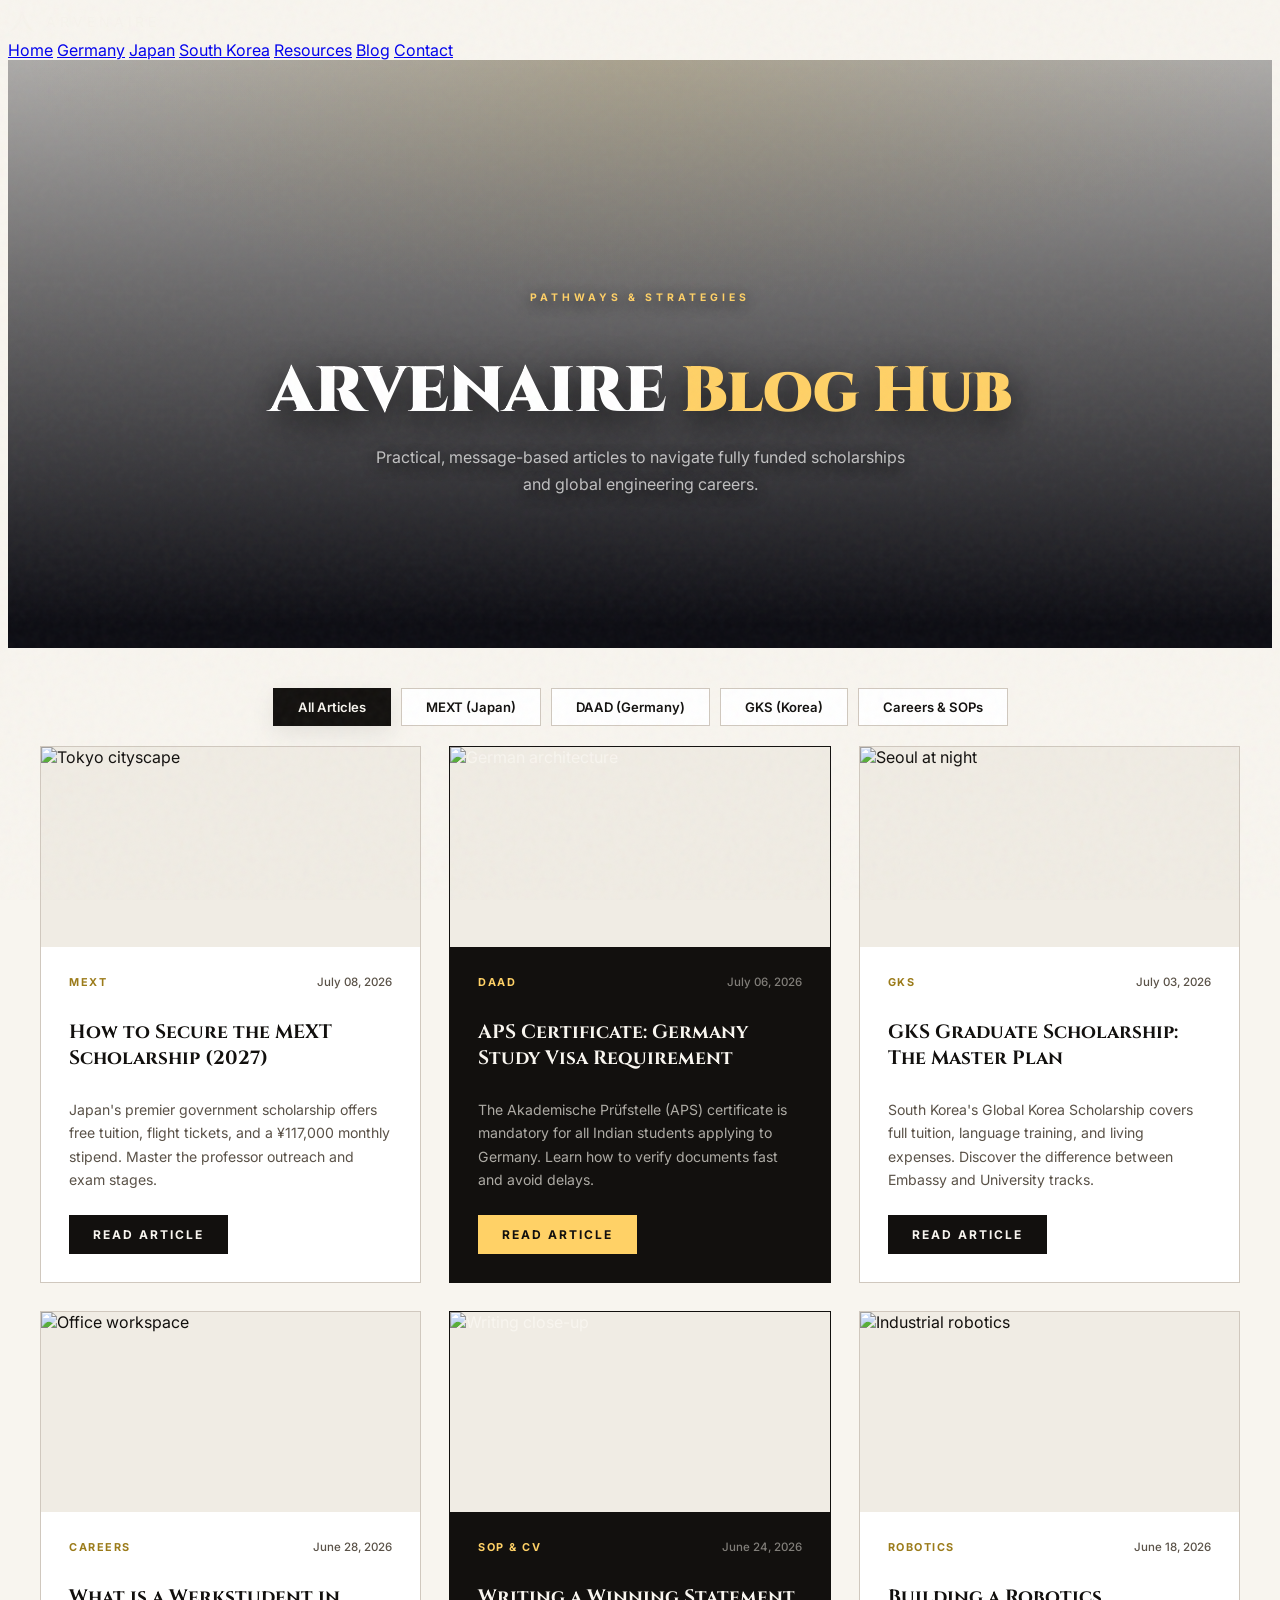
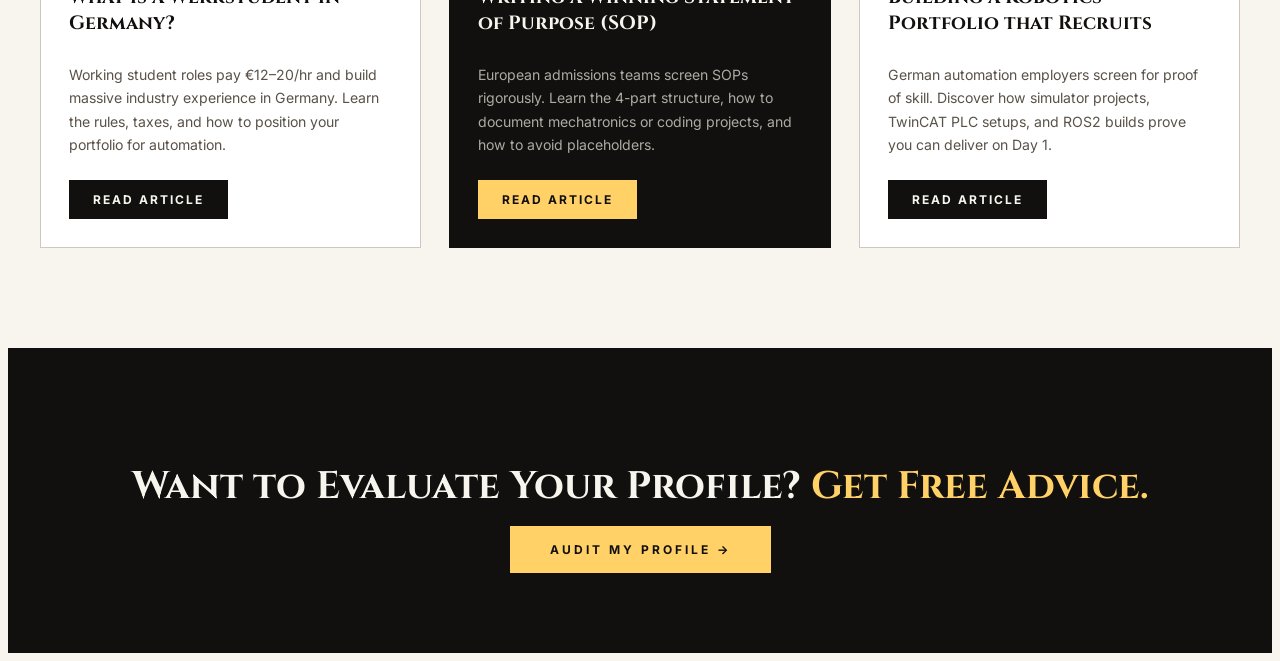
==== blog.html @ 6ec4490c "fix(web): copy cleanup, cta text centering, resources section polish, and remove scroll indicator" ====
<!DOCTYPE html>
<html lang="en">
<head>
<meta charset="UTF-8">
<meta name="viewport" content="width=device-width,initial-scale=1.0">
<link rel="icon" type="image/svg+xml" href="favicon.svg">
<title>Arvenaire Blog | Scholarship Roadmaps & Career Insights</title>
<meta name="description" content="Read expert guides on MEXT, DAAD, GKS, German Werkstudent placement, CV writing, and portfolio strategies for engineers.">
<link rel="canonical" href="https://arvenaire.com/blog">
<link rel="preconnect" href="https://fonts.googleapis.com">
<link href="https://fonts.googleapis.com/css2?family=Outfit:wght@200;400;700;900&family=Inter:wght@300;400;500;600;700&family=Cinzel:wght@400;700;900&display=swap" rel="stylesheet">
<link rel="stylesheet" href="css/style.css">
<style>
/* ─── VARIABLES & ROOT ─── */
:root {
  --cs-accent: #9B7B1A; /* Gold/Amber */
  --cs-gold: #FFD166; /* Bright Gold for legibility on black */
  --cs-ink: #12100e; /* Dark off-black */
  --cs-cream: #f8f5ef; /* Soft off-white */
  --cs-cream2: #f0ece4; /* Second off-white/beige */
  --cs-muted: #5a5248; /* Muted brown */
  --cs-border: #d0c8be; /* Soft border */
  --cs-dark: #0c0c12; /* Dark section background */
  --font-display: 'Cinzel', serif;
  --font-body: 'Inter', sans-serif;
  --c-primary: var(--cs-accent);
  --c-secondary: var(--cs-gold);
  --c-muted: var(--cs-muted);
}

body {
  background: var(--cs-cream) !important;
  color: var(--cs-ink) !important;
  font-family: var(--font-body), sans-serif;
  cursor: auto;
}

/* Film Grain */
body::after {
  content: ""; position: fixed; inset: 0; z-index: 9999; pointer-events: none;
  background-image: url('data:image/svg+xml,%3Csvg viewBox="0 0 200 200" xmlns="http://www.w3.org/2000/svg"%3E%3Cfilter id="noiseFilter"%3E%3CfeTurbulence type="fractalNoise" baseFrequency="0.65" numOctaves="3" stitchTiles="stitch"/%3E%3C/filter%3E%3Crect width="100%25" height="100%25" filter="url(%23noiseFilter)" opacity="0.04"/%3E%3C/svg%3E');
  pointer-events: none;
}

/* ─── HERO ─── */
.blog-hero {
  min-height: 42vh; display: flex; align-items: center;
  justify-content: center; text-align: center;
  padding: 140px 24px 70px;
  position: relative; overflow: hidden;
  background: 
    linear-gradient(180deg, rgba(12,12,18,0.32), var(--cs-dark) 96%),
    url('https://images.unsplash.com/photo-1456513080510-7bf3a84b82f8?auto=format&fit=crop&w=1800&q=85') center 50% / cover no-repeat;
  color: #fff !important;
}
.blog-hero::before {
  content: ''; position: absolute; inset: 0;
  background: radial-gradient(ellipse 70% 60% at 50% 0%, rgba(155,123,26,0.18) 0%, transparent 70%);
}
.blog-hero > div { position: relative; z-index: 1; }
.blog-hero p { text-shadow: 0 4px 14px rgba(0,0,0,0.85); color: rgba(255,255,255,0.7) !important; }
.blog-hero h1 {
  text-shadow: 0 10px 36px rgba(0,0,0,0.85);
  font-family: var(--font-display); font-size: clamp(2.5rem,5vw,4.2rem);
  font-weight: 900; letter-spacing: -1px; margin-bottom: 16px;
  line-height: 1.08;
  color: #fff !important;
}
.blog-hero h1 span.hero-highlight {
  color: var(--cs-gold) !important;
}
.blog-hero .section-tag {
  font-size: 0.65rem; font-weight: 700; letter-spacing: 4px;
  text-transform: uppercase; color: var(--cs-gold) !important;
  margin-bottom: 12px; display: inline-block;
}

/* ─── FILTER BAR ─── */
.filter-bar {
  display: flex; gap: 10px; justify-content: center; flex-wrap: wrap;
  max-width: 900px; margin: 40px auto 20px; padding: 0 24px;
}
.filter-tab {
  padding: 10px 24px; border-radius: 0; border: 1px solid var(--cs-border);
  background: #ffffff; color: var(--cs-ink);
  font-size: 0.82rem; font-weight: 600; cursor: pointer;
  transition: all 0.25s; font-family: var(--font-body);
}
.filter-tab:hover, .filter-tab.active {
  border-color: var(--cs-ink); background: var(--cs-ink);
  color: var(--cs-cream); box-shadow: 0 8px 24px rgba(18,16,14,0.08);
}

/* ─── GRID ─── */
.blog-grid {
  display: grid; grid-template-columns: repeat(auto-fill, minmax(320px, 1fr));
  gap: 28px; max-width: 1200px; margin: 0 auto; padding: 0 24px 100px;
}

/* ─── BLOG CARD ─── */
.blog-card {
  background: #ffffff;
  border: 1px solid var(--cs-border);
  border-radius: 0; overflow: hidden;
  transition: transform 0.35s cubic-bezier(0.25, 1, 0.5, 1), box-shadow 0.35s, border-color 0.3s;
  display: flex; flex-direction: column;
}
.blog-card:hover {
  transform: translateY(-6px);
  box-shadow: 0 16px 40px rgba(18,16,14,0.06);
  border-color: var(--cs-accent);
}
.blog-img-wrap {
  width: 100%; height: 200px; overflow: hidden; position: relative;
  background: var(--cs-cream2);
}
.blog-img {
  width: 100%; height: 100%; object-fit: cover;
  transition: transform 0.6s cubic-bezier(0.25, 1, 0.5, 1);
}
.blog-card:hover .blog-img {
  transform: scale(1.05);
}
.blog-card-content {
  padding: 28px; flex: 1; display: flex; flex-direction: column;
}
.blog-card-meta {
  display: flex; justify-content: space-between; align-items: center;
  font-size: 0.72rem; color: var(--cs-muted); margin-bottom: 12px; font-weight: 500;
}
.blog-card-tag {
  font-size: 0.68rem; font-weight: 700; letter-spacing: 1.5px;
  text-transform: uppercase; color: var(--cs-accent);
}
.blog-card h3 {
  font-family: var(--font-display); font-size: 1.2rem; font-weight: 700;
  margin-bottom: 12px; line-height: 1.35; color: var(--cs-ink);
}
.blog-card p {
  font-size: 0.88rem; color: var(--cs-muted); line-height: 1.65;
  margin-bottom: 24px; flex: 1;
}
.blog-btn {
  display: inline-flex; align-items: center; justify-content: center; gap: 8px;
  padding: 12px 24px; border-radius: 0;
  font-weight: 700; font-size: 0.75rem; letter-spacing: 2px; text-transform: uppercase;
  background: var(--cs-ink); color: var(--cs-cream);
  border: none; cursor: pointer; font-family: var(--font-body);
  transition: background 0.25s;
  align-self: flex-start;
}
.blog-btn:hover { background: var(--cs-accent); color: #fff; }

/* ─── FEATURED BLACK CARD (Combined Theme) ─── */
.blog-card.blog-feat {
  background: var(--cs-ink) !important;
  border-color: var(--cs-ink) !important;
  color: var(--cs-cream) !important;
}
.blog-card.blog-feat h3 { color: var(--cs-cream) !important; }
.blog-card.blog-feat p { color: rgba(240,236,228,0.7) !important; }
.blog-card.blog-feat .blog-card-tag { color: var(--cs-gold) !important; }
.blog-card.blog-feat .blog-card-meta { color: rgba(240,236,228,0.5) !important; }
.blog-card.blog-feat .blog-btn {
  background: var(--cs-gold) !important; color: var(--cs-ink) !important;
}
.blog-card.blog-feat .blog-btn:hover {
  background: var(--cs-cream) !important; color: var(--cs-ink) !important;
}
.blog-card.blog-feat:hover {
  border-color: var(--cs-gold) !important;
  box-shadow: 0 16px 40px rgba(0,0,0,0.35) !important;
}

/* ─── ARTICLE READER OVERLAY ─── */
#readerOverlay {
  position: fixed; inset: 0; z-index: 9500;
  opacity: 0; visibility: hidden; transition: all 0.4s ease;
  display: flex; justify-content: flex-end;
}
#readerOverlay.show { opacity: 1; visibility: visible; }

.ro-backdrop {
  position: absolute; inset: 0;
  background: rgba(18,16,14,0.65); backdrop-filter: blur(8px);
  cursor: pointer;
}
.ro-panel {
  position: relative; z-index: 1;
  width: 100%; max-width: 720px; height: 100vh;
  background: var(--cs-cream); border-left: 1px solid var(--cs-border);
  box-shadow: -15px 0 50px rgba(18,16,14,0.15);
  transform: translateX(100%);
  transition: transform 0.4s cubic-bezier(0.25, 1, 0.5, 1);
  display: flex; flex-direction: column;
}
#readerOverlay.show .ro-panel { transform: translateX(0); }

.ro-header {
  padding: 24px 36px; border-bottom: 1px solid var(--cs-border);
  display: flex; justify-content: space-between; align-items: center;
  background: #ffffff;
}
.ro-close {
  background: none; border: none; color: var(--cs-muted);
  font-size: 1.8rem; cursor: pointer; line-height: 1;
  transition: color 0.2s;
}
.ro-close:hover { color: var(--cs-ink); }

.ro-body {
  flex: 1; overflow-y: auto; padding: 48px 48px 80px;
}
.ro-meta {
  font-size: 0.8rem; color: var(--cs-accent); font-weight: 700; letter-spacing: 2px;
  text-transform: uppercase; margin-bottom: 14px;
}
.ro-title {
  font-family: var(--font-display); font-size: clamp(1.8rem, 4vw, 2.5rem);
  line-height: 1.2; font-weight: 900; color: var(--cs-ink); margin-bottom: 24px;
}
.ro-info-strip {
  display: flex; gap: 24px; color: var(--cs-muted); font-size: 0.82rem;
  border-bottom: 1px solid var(--cs-border); padding-bottom: 18px; margin-bottom: 32px;
  font-weight: 500;
}
.ro-content {
  font-size: 0.96rem; line-height: 1.8; color: var(--cs-ink);
}
.ro-content p { margin-bottom: 20px; }
.ro-content h3 { font-family: var(--font-display); font-size: 1.35rem; margin: 36px 0 16px; font-weight: 700; }
.ro-content ul { list-style: disc; padding-left: 20px; margin-bottom: 24px; }
.ro-content li { margin-bottom: 10px; }

/* ─── BOTTOM CTA STRIP ─── */
.blog-cta-strip {
  text-align: center; padding: 80px 24px;
  background: var(--cs-ink) !important;
  border-top: 1px solid var(--cs-ink);
  color: var(--cs-cream) !important;
}
.blog-cta-strip h2 {
  font-family: var(--font-display); font-size: clamp(1.8rem,3vw,2.5rem);
  font-weight: 700; margin-bottom: 14px; color: var(--cs-cream) !important;
}
.blog-cta-strip h2 span.hero-highlight { color: var(--cs-gold) !important; }
.blog-cta-strip p { color: rgba(240,236,228,0.65) !important; margin-bottom: 32px; font-size: 0.95rem; }
.blog-cta-strip .btn-primary {
  display: inline-block !important; padding: 16px 40px !important; background: var(--cs-gold) !important;
  color: var(--cs-ink) !important; font-size: 0.75rem !important; letter-spacing: 3px !important;
  text-transform: uppercase !important; text-decoration: none !important; font-weight: 700 !important;
  border-radius: 0 !important; transition: opacity 0.25s !important; border: none !important;
}
.blog-cta-strip .btn-primary:hover { opacity: 0.92; }

/* ─── RESPONSIVENESS ─── */
@media (max-width: 768px) {
  html, body {
    width: 100%; max-width: 100%; overflow-x: hidden;
  }
  .blog-hero {
    min-height: 34vh; padding: 136px 18px 42px;
  }
  .blog-hero h1 {
    font-size: clamp(2rem, 10vw, 2.75rem); letter-spacing: -1px;
  }
  .filter-bar {
    display: grid; grid-template-columns: repeat(2, minmax(0, 1fr)); gap: 8px; margin-top: 30px;
    padding: 0 18px;
  }
  .filter-tab {
    padding: 9px 14px; text-align: center; border-radius: 0;
  }
  .blog-grid {
    padding: 0 18px 80px; gap: 20px;
  }
  .blog-card-content {
    padding: 22px 18px;
  }
  .blog-btn {
    width: 100%; text-align: center;
  }
  .ro-panel {
    max-width: 100vw;
  }
  .ro-body {
    padding: 30px 24px 60px;
  }
}
</style>
</head>
<body>

<nav id="navbar">
  <div class="nav-container">
    <a href="index.html" class="nav-logo">Arven<span>aire</span></a>
    <div class="nav-links">
      <a href="index.html">Home</a>
      <a href="germany.html">Germany</a>
      <a href="japan.html">Japan</a>
      <a href="korea.html">South Korea</a>
      <a href="resources.html">Resources</a>
      <a href="blog.html" class="active">Blog</a>
      <a href="contact.html" class="nav-cta">Contact</a>
    </div>
  </div>
</nav>

<div class="blog-hero">
  <div>
    <p class="section-tag">Pathways & Strategies</p>
    <h1>ARVENAIRE <span class="hero-highlight">Blog Hub</span></h1>
    <p style="color:var(--c-muted);max-width:560px;margin:16px auto 0;line-height:1.7">Practical, message-based articles to navigate fully funded scholarships and global engineering careers.</p>
  </div>
</div>

<!-- Filter Bar -->
<div class="filter-bar">
  <button class="filter-tab active" onclick="filterBlog('all', this)">All Articles</button>
  <button class="filter-tab" onclick="filterBlog('mext', this)">MEXT (Japan)</button>
  <button class="filter-tab" onclick="filterBlog('daad', this)">DAAD (Germany)</button>
  <button class="filter-tab" onclick="filterBlog('gks', this)">GKS (Korea)</button>
  <button class="filter-tab" onclick="filterBlog('careers', this)">Careers & SOPs</button>
</div>

<!-- Blog Grid -->
<div class="blog-grid" id="blogGrid">

  <!-- Post 1 (Japan - MEXT) -->
  <div class="blog-card" data-cat="mext">
    <div class="blog-img-wrap">
      <img src="https://images.unsplash.com/photo-1503899036084-c55cdd92da26?auto=format&fit=crop&w=600&q=80" alt="Tokyo cityscape" class="blog-img">
    </div>
    <div class="blog-card-content">
      <div class="blog-card-meta">
        <span class="blog-card-tag">MEXT</span>
        <span>July 08, 2026</span>
      </div>
      <h3>How to Secure the MEXT Scholarship (2027)</h3>
      <p>Japan's premier government scholarship offers free tuition, flight tickets, and a ¥117,000 monthly stipend. Master the professor outreach and exam stages.</p>
      <button class="blog-btn" onclick="readArticle('mext-guide')">Read Article</button>
    </div>
  </div>

  <!-- Post 2 (Germany - DAAD) [FEATURED] -->
  <div class="blog-card blog-feat" data-cat="daad">
    <div class="blog-img-wrap">
      <img src="https://images.unsplash.com/photo-1467269204594-9661b134dd2b?auto=format&fit=crop&w=600&q=80" alt="German architecture" class="blog-img">
    </div>
    <div class="blog-card-content">
      <div class="blog-card-meta">
        <span class="blog-card-tag">DAAD</span>
        <span>July 06, 2026</span>
      </div>
      <h3>APS Certificate: Germany Study Visa Requirement</h3>
      <p>The Akademische Prüfstelle (APS) certificate is mandatory for all Indian students applying to Germany. Learn how to verify documents fast and avoid delays.</p>
      <button class="blog-btn" onclick="readArticle('aps-guide')">Read Article</button>
    </div>
  </div>

  <!-- Post 3 (Korea - GKS) -->
  <div class="blog-card" data-cat="gks">
    <div class="blog-img-wrap">
      <img src="https://images.unsplash.com/photo-1538481199705-c710c4e965fc?auto=format&fit=crop&w=600&q=80" alt="Seoul at night" class="blog-img">
    </div>
    <div class="blog-card-content">
      <div class="blog-card-meta">
        <span class="blog-card-tag">GKS</span>
        <span>July 03, 2026</span>
      </div>
      <h3>GKS Graduate Scholarship: The Master Plan</h3>
      <p>South Korea's Global Korea Scholarship covers full tuition, language training, and living expenses. Discover the difference between Embassy and University tracks.</p>
      <button class="blog-btn" onclick="readArticle('gks-guide')">Read Article</button>
    </div>
  </div>

  <!-- Post 4 (Germany - Careers) -->
  <div class="blog-card" data-cat="daad">
    <div class="blog-img-wrap">
      <img src="https://images.unsplash.com/photo-1504384308090-c894fdcc538d?auto=format&fit=crop&w=600&q=80" alt="Office workspace" class="blog-img">
    </div>
    <div class="blog-card-content">
      <div class="blog-card-meta">
        <span class="blog-card-tag">Careers</span>
        <span>June 28, 2026</span>
      </div>
      <h3>What is a Werkstudent in Germany?</h3>
      <p>Working student roles pay €12–20/hr and build massive industry experience in Germany. Learn the rules, taxes, and how to position your portfolio for automation.</p>
      <button class="blog-btn" onclick="readArticle('werkstudent-guide')">Read Article</button>
    </div>
  </div>

  <!-- Post 5 (SOPs - Careers) [FEATURED] -->
  <div class="blog-card blog-feat" data-cat="careers">
    <div class="blog-img-wrap">
      <img src="https://images.unsplash.com/photo-1455390582262-044cdead277a?auto=format&fit=crop&w=600&q=80" alt="Writing close-up" class="blog-img">
    </div>
    <div class="blog-card-content">
      <div class="blog-card-meta">
        <span class="blog-card-tag">SOP & CV</span>
        <span>June 24, 2026</span>
      </div>
      <h3>Writing a Winning Statement of Purpose (SOP)</h3>
      <p>European admissions teams screen SOPs rigorously. Learn the 4-part structure, how to document mechatronics or coding projects, and how to avoid placeholders.</p>
      <button class="blog-btn" onclick="readArticle('sop-guide')">Read Article</button>
    </div>
  </div>

  <!-- Post 6 (Robotics - Careers) -->
  <div class="blog-card" data-cat="careers">
    <div class="blog-img-wrap">
      <img src="https://images.unsplash.com/photo-1581091226825-a6a2a5aee158?auto=format&fit=crop&w=600&q=80" alt="Industrial robotics" class="blog-img">
    </div>
    <div class="blog-card-content">
      <div class="blog-card-meta">
        <span class="blog-card-tag">Robotics</span>
        <span>June 18, 2026</span>
      </div>
      <h3>Building a Robotics Portfolio that Recruits</h3>
      <p>German automation employers screen for proof of skill. Discover how simulator projects, TwinCAT PLC setups, and ROS2 builds prove you can deliver on Day 1.</p>
      <button class="blog-btn" onclick="readArticle('robotics-guide')">Read Article</button>
    </div>
  </div>

</div>

<!-- Bottom CTA -->
<div class="blog-cta-strip">
  <h2>Want to Evaluate Your Profile? <span class="hero-highlight">Get Free Advice.</span></h2>
  <a href="contact.html" class="btn-primary">Audit My Profile →</a>
</div>

<!-- Article Reader Panel Overlay -->
<div id="readerOverlay">
  <div class="ro-backdrop" onclick="closeArticle()"></div>
  <div class="ro-panel">
    <div class="ro-header">
      <div class="ro-logo" style="font-family:'Outfit';font-weight:900;letter-spacing:-0.5px;font-size:1.15rem;color:var(--cs-ink)">Arven<span>aire</span></div>
      <button class="ro-close" onclick="closeArticle()">×</button>
    </div>
    <div class="ro-body">
      <div class="ro-meta" id="artMeta">MEXT Scholarship</div>
      <h2 class="ro-title" id="artTitle">How to Secure the MEXT Scholarship (2027)</h2>
      <div class="ro-info-strip">
        <span>📅 Published: July 08, 2026</span>
        <span>⏱ Read Time: 6 min read</span>
      </div>
      <div class="ro-content" id="artContent">
        <!-- Content will be injected dynamically -->
      </div>
    </div>
  </div>
</div>

<script>
window.addEventListener('scroll', () => {
  document.getElementById('navbar').classList.toggle('scrolled', window.scrollY > 50);
});

// Blog Filter Logic
function filterBlog(cat, btn) {
  document.querySelectorAll('.filter-tab').forEach(t => t.classList.remove('active'));
  if (btn) btn.classList.add('active');
  
  document.querySelectorAll('.blog-card').forEach(card => {
    if (cat === 'all' || card.dataset.cat === cat) {
      card.style.display = 'flex';
    } else {
      card.style.display = 'none';
    }
  });
}

// Articles Database
const articles = {
  'mext-guide': {
    meta: 'MEXT Scholarship',
    title: 'How to Secure the MEXT Scholarship (2027) for Indian Engineers',
    content: `
      <p>The Monbukagakusho (MEXT) scholarship is Japan's most prestigious government grant. Covering full tuition, return flight tickets, and providing a monthly stipend of ¥117,000–¥145,000, it offers an incredible pathway to study and work in Japan's advanced robotics, automotive, and mechatronics industries.</p>
      
      <h3>1. Choose Your Route: Embassy vs. University</h3>
      <p>Most Indian engineers apply through the <strong>Embassy Track</strong>. Applications typically open in April/May every year. The selection steps involve document screening, a written exam (English & Japanese language), and a personal interview in New Delhi.</p>
      
      <h3>2. The Written Exams</h3>
      <p>Do not panic about the Japanese exam if you do not speak the language yet. For research student tracks, English proficiency is heavily weighted. However, scoring well on the English test is critical because it acts as the initial cutoff filter.</p>
      
      <h3>3. Finding a Supervisor</h3>
      <p>Once you pass the primary screening at the Embassy, you must contact professors in Japan to secure a "Letter of Provisional Acceptance". Having a solid Research Proposal in areas like ROS2, SLAM, PLC Automation, or Computer Vision makes this step much easier.</p>
    `
  },
  'aps-guide': {
    meta: 'DAAD & Germany',
    title: 'Akademische Prüfstelle (APS) Certificate: Germany Visa Mastery',
    content: `
      <p>Since November 2022, the Akademische Prüfstelle (APS) certificate is a mandatory document for all Indian students applying for a Germany Study Visa. It verifies the authenticity of your academic documents before you submit your visa application.</p>
      
      <h3>1. When to Start</h3>
      <p>Start early. The APS verification process currently takes anywhere from <strong>4 to 8 weeks</strong>. If you are targeting the Winter Semester (which starts in October), you should ideally apply for your APS certificate by December or January of the previous year.</p>
      
      <h3>2. Document Checklist</h3>
      <p>You need to submit printed, notarized copies of your university transcripts, degree certificates, secondary education records, and proof of English/German proficiency. Having clean, consistent transcripts is essential for smooth processing.</p>
      
      <h3>3. Verification Process</h3>
      <p>The APS team contacts your Indian university directly. Ensure your university registrar answers verification emails promptly, as delay in registrar replies is the number one cause of APS backlogs.</p>
    `
  },
  'gks-guide': {
    meta: 'GKS Scholarship',
    title: 'GKS Graduate Scholarship: Step-by-Step Selection Master Plan',
    content: `
      <p>The Global Korea Scholarship (GKS) is South Korea's flagship government grant, designed to provide international students with full tuition coverage, return airfare, settlement allowances, and a monthly stipend of 1,000,000 KRW.</p>
      
      <h3>1. Embassy Track vs. University Track</h3>
      <p>Under the Embassy Track, you apply to the Korean Embassy in India and can select up to three universities. Under the University Track, you apply to a single Korean university directly. The University Track is generally less competitive but limits your choices.</p>
      
      <h3>2. The Mandatory Language Year</h3>
      <p>All GKS scholars spend their first year learning Korean at a local language institute. Achieving TOPIK Level 3 during this year is mandatory to transition into your Master's or PhD coursework.</p>
      
      <h3>3. Structuring Your Personal Statement</h3>
      <p>The personal statement should detail your academic goals, research interests, and why Korea's tech ecosystem (like Samsung, Hyundai, and LG robotics labs) fits your career aspirations.</p>
    `
  },
  'werkstudent-guide': {
    meta: 'German Careers',
    title: 'What is a Werkstudent in Germany? A Guide for Indian Engineers',
    content: `
      <p>A <strong>Werkstudent</strong> (working student) role is a unique German employment model that allows university students to work up to 20 hours per week during semesters (and 40 hours during breaks) in roles related to their field of study.</p>
      
      <h3>1. The Financial Benefits</h3>
      <p>Werkstudent positions pay between €12 and €20 per hour. This is more than enough to cover your rent, health insurance, and monthly living expenses, completely removing the need to rely on a blocked account after your first year.</p>
      
      <h3>2. The Career Advantage</h3>
      <p>In Germany, practical proof is valued above university brands. Having 1-2 years of Werkstudent experience in automation (PLC programming, hardware testing, etc.) almost guarantees a full-time job offer upon graduation.</p>
      
      <h3>3. How to Apply</h3>
      <p>Build a German ATS CV and write cover letters that link your university projects to the company's job requirements. Focus on local companies in engineering hubs like Munich, Stuttgart, and Berlin.</p>
    `
  },
  'sop-guide': {
    meta: 'Admissions Strategy',
    title: 'How to Write a Winning Statement of Purpose (SOP) for Europe',
    content: `
      <p>Your Statement of Purpose (SOP) is the most critical qualitative part of your university application. Admissions committees at top European universities (like TU Munich, RWTH Aachen, or Chalmers) screen hundreds of SOPs daily. Here is how to make yours stand out.</p>
      
      <h3>1. The 4-Part Structure</h3>
      <ul>
        <li><strong>Part 1: The Hook (15%)</strong> — State your immediate academic goal and what sparked your interest in this specific engineering niche.</li>
        <li><strong>Part 2: Academic Background & Project Proof (45%)</strong> — Detail your projects, papers, or internships. Focus on technical metrics (e.g., "programmed a ROS2 robot with 92% mapping accuracy").</li>
        <li><strong>Part 3: Why This University & Program (25%)</strong> — Mention specific research labs, courses, or professors you want to work with. Avoid generic compliments.</li>
        <li><strong>Part 4: Career Vision (15%)</strong> — Detail your immediate next steps after graduating (e.g. joining an R&D automation team in Germany).</li>
      </ul>
      
      <h3>2. Avoid Placeholders</h3>
      <p>Never say "Since my childhood, I loved robots." Instead, start with a specific technical challenge you faced in your final year project.</p>
    `
  },
  'robotics-guide': {
    meta: 'Robotics Portfolio',
    title: 'Building a Robotics & Automation Portfolio that Recruits',
    content: `
      <p>When applying for Werkstudent or entry-level automation roles in Germany, generic resume resume bullet points will not get you interviews. European employers look for proof-of-work. Here is how to structure a robotics portfolio.</p>
      
      <h3>1. Document Simulation Projects</h3>
      <p>If you do not have access to expensive industrial robots, use simulators. Build robot mapping, navigation, or control loops in Gazebo, Webots, or MATLAB, and publish the code on GitHub.</p>
      
      <h3>2. TwinCAT & PLC Programming</h3>
      <p>For automation engineering, knowledge of TwinCAT 3, TIA Portal, or CODESYS is highly valued. Build a simulated packaging line, write structured text code, and create a video showing the factory simulation running.</p>
      
      <h3>3. Write Detailed GitHub READMEs</h3>
      <p>Include system architecture diagrams, GIFs of your simulation, a list of libraries used, and clear installation instructions. A recruiter should be able to understand what you built in less than 30 seconds.</p>
    `
  }
};

function readArticle(id) {
  const art = articles[id];
  if (!art) return;
  
  document.getElementById('artMeta').textContent = art.meta;
  document.getElementById('artTitle').textContent = art.title;
  document.getElementById('artContent').innerHTML = art.content;
  
  document.getElementById('readerOverlay').classList.add('show');
  document.body.style.overflow = 'hidden';
}

function closeArticle() {
  document.getElementById('readerOverlay').classList.remove('show');
  document.body.style.overflow = '';
}

document.addEventListener('keydown', (e) => {
  if (e.key === 'Escape') closeArticle();
});
</script>
<script src="js/transitions.js"></script>
</body>
</html>
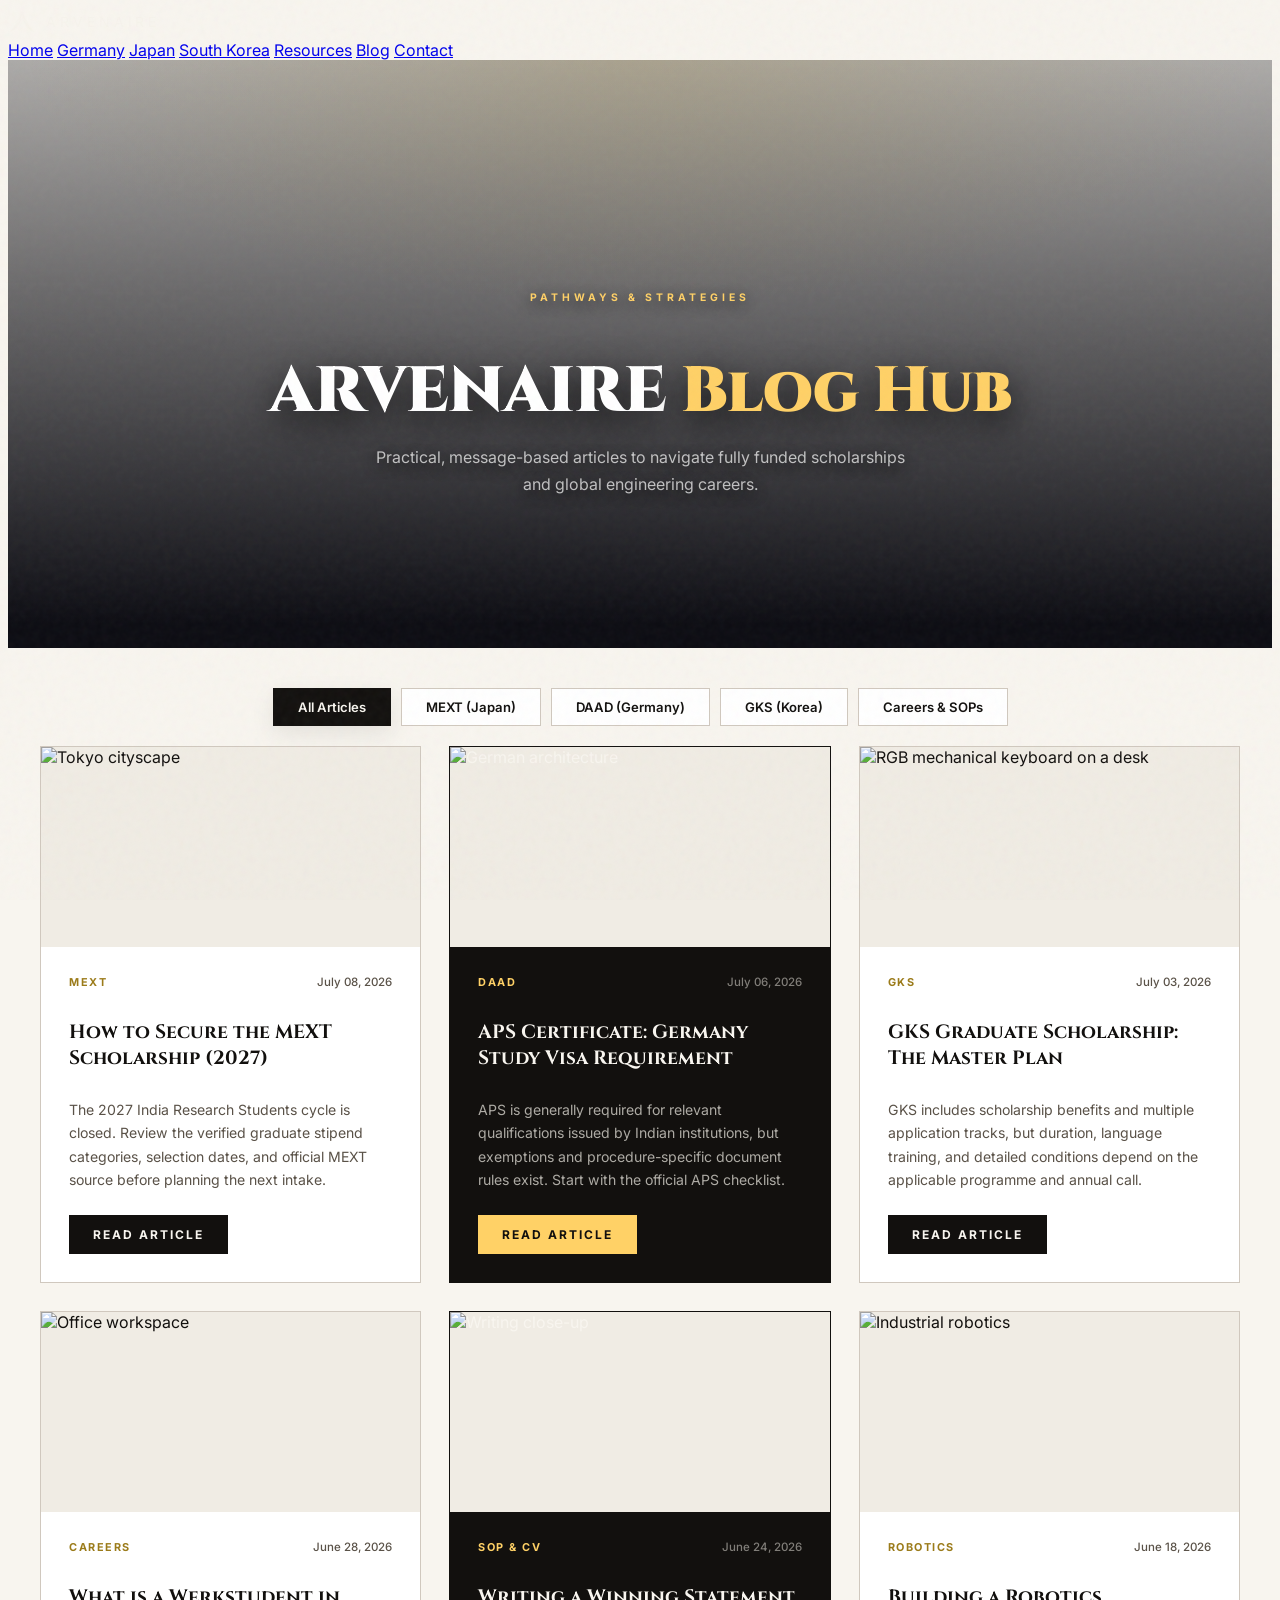
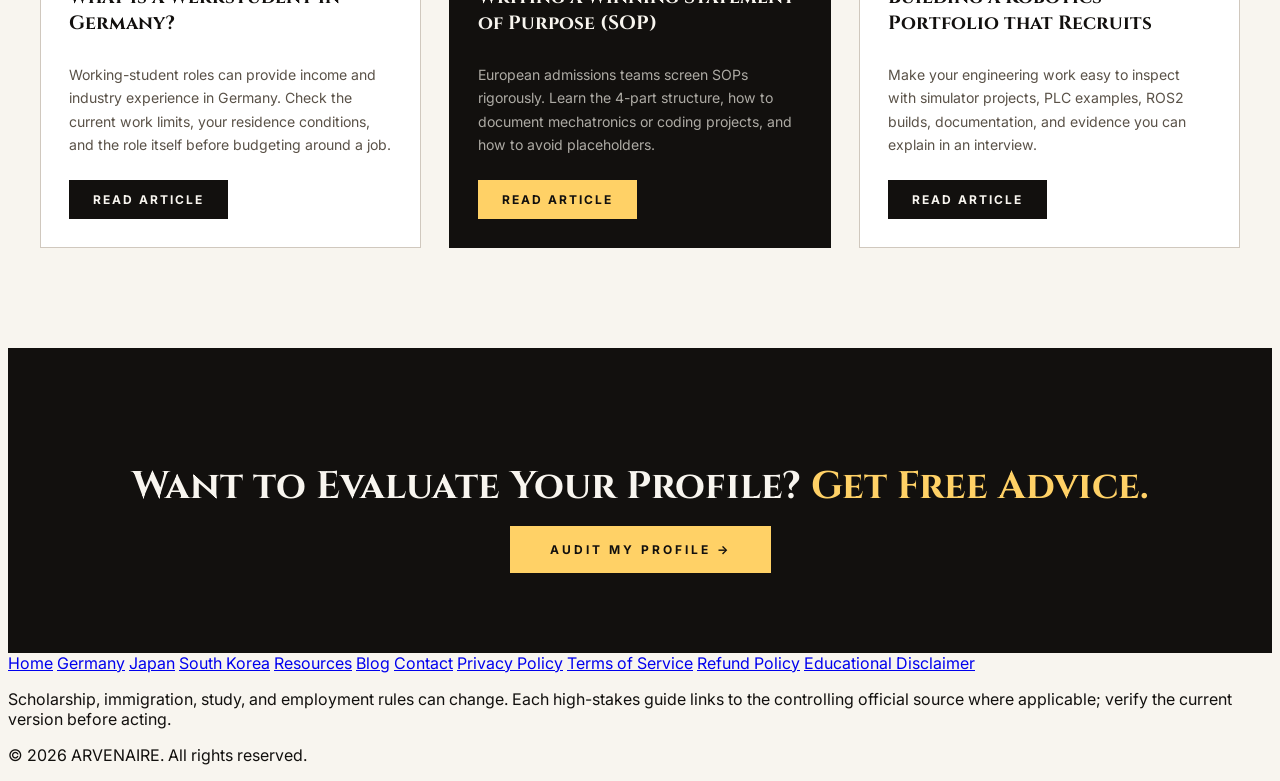
==== commit ebba6fba: "fix: correct high-stakes blog guidance and reader accessibility" ====
--- a/blog.html
+++ b/blog.html
@@ -5,8 +5,8 @@
 <meta name="viewport" content="width=device-width,initial-scale=1.0">
 <link rel="icon" type="image/svg+xml" href="favicon.svg">
 <title>Arvenaire Blog | Scholarship Roadmaps & Career Insights</title>
-<meta name="description" content="Read expert guides on MEXT, DAAD, GKS, German Werkstudent placement, CV writing, and portfolio strategies for engineers.">
-<link rel="canonical" href="https://arvenaire.com/blog">
+<meta name="description" content="Read source-linked guides on MEXT, APS, GKS, German student work, SOP writing, and engineering portfolio preparation.">
+<link rel="canonical" href="https://arvenaire.vercel.app/blog">
 <link rel="preconnect" href="https://fonts.googleapis.com">
 <link href="https://fonts.googleapis.com/css2?family=Outfit:wght@200;400;700;900&family=Inter:wght@300;400;500;600;700&family=Cinzel:wght@400;700;900&display=swap" rel="stylesheet">
 <link rel="stylesheet" href="css/style.css">
@@ -337,7 +337,7 @@
         <span>July 08, 2026</span>
       </div>
       <h3>How to Secure the MEXT Scholarship (2027)</h3>
-      <p>Japan's premier government scholarship offers free tuition, flight tickets, and a ¥117,000 monthly stipend. Master the professor outreach and exam stages.</p>
+      <p>The 2027 India Research Students cycle is closed. Review the verified graduate stipend categories, selection dates, and official MEXT source before planning the next intake.</p>
       <button class="blog-btn" onclick="readArticle('mext-guide')">Read Article</button>
     </div>
   </div>
@@ -353,7 +353,7 @@
         <span>July 06, 2026</span>
       </div>
       <h3>APS Certificate: Germany Study Visa Requirement</h3>
-      <p>The Akademische Prüfstelle (APS) certificate is mandatory for all Indian students applying to Germany. Learn how to verify documents fast and avoid delays.</p>
+      <p>APS is generally required for relevant qualifications issued by Indian institutions, but exemptions and procedure-specific document rules exist. Start with the official APS checklist.</p>
       <button class="blog-btn" onclick="readArticle('aps-guide')">Read Article</button>
     </div>
   </div>
@@ -361,7 +361,7 @@
   <!-- Post 3 (Korea - GKS) -->
   <div class="blog-card" data-cat="gks">
     <div class="blog-img-wrap">
-      <img src="https://images.unsplash.com/photo-1538481199705-c710c4e965fc?auto=format&fit=crop&w=600&q=80" alt="Seoul at night" class="blog-img">
+      <img src="https://images.unsplash.com/photo-1538481199705-c710c4e965fc?auto=format&fit=crop&w=600&q=80" alt="RGB mechanical keyboard on a desk" class="blog-img">
     </div>
     <div class="blog-card-content">
       <div class="blog-card-meta">
@@ -369,7 +369,7 @@
         <span>July 03, 2026</span>
       </div>
       <h3>GKS Graduate Scholarship: The Master Plan</h3>
-      <p>South Korea's Global Korea Scholarship covers full tuition, language training, and living expenses. Discover the difference between Embassy and University tracks.</p>
+      <p>GKS includes scholarship benefits and multiple application tracks, but duration, language training, and detailed conditions depend on the applicable programme and annual call.</p>
       <button class="blog-btn" onclick="readArticle('gks-guide')">Read Article</button>
     </div>
   </div>
@@ -385,7 +385,7 @@
         <span>June 28, 2026</span>
       </div>
       <h3>What is a Werkstudent in Germany?</h3>
-      <p>Working student roles pay €12–20/hr and build massive industry experience in Germany. Learn the rules, taxes, and how to position your portfolio for automation.</p>
+      <p>Working-student roles can provide income and industry experience in Germany. Check the current work limits, your residence conditions, and the role itself before budgeting around a job.</p>
       <button class="blog-btn" onclick="readArticle('werkstudent-guide')">Read Article</button>
     </div>
   </div>
@@ -417,7 +417,7 @@
         <span>June 18, 2026</span>
       </div>
       <h3>Building a Robotics Portfolio that Recruits</h3>
-      <p>German automation employers screen for proof of skill. Discover how simulator projects, TwinCAT PLC setups, and ROS2 builds prove you can deliver on Day 1.</p>
+      <p>Make your engineering work easy to inspect with simulator projects, PLC examples, ROS2 builds, documentation, and evidence you can explain in an interview.</p>
       <button class="blog-btn" onclick="readArticle('robotics-guide')">Read Article</button>
     </div>
   </div>
@@ -431,23 +431,21 @@
 </div>
 
 <!-- Article Reader Panel Overlay -->
-<div id="readerOverlay">
-  <div class="ro-backdrop" onclick="closeArticle()"></div>
-  <div class="ro-panel">
+<div id="readerOverlay" role="dialog" aria-modal="true" aria-labelledby="artTitle" aria-describedby="artContent" aria-hidden="true">
+  <div class="ro-backdrop" onclick="closeArticle()" aria-hidden="true"></div>
+  <div class="ro-panel" tabindex="-1">
     <div class="ro-header">
       <div class="ro-logo" style="font-family:'Outfit';font-weight:900;letter-spacing:-0.5px;font-size:1.15rem;color:var(--cs-ink)">Arven<span>aire</span></div>
-      <button class="ro-close" onclick="closeArticle()">×</button>
+      <button class="ro-close" type="button" onclick="closeArticle()" aria-label="Close article reader">×</button>
     </div>
     <div class="ro-body">
-      <div class="ro-meta" id="artMeta">MEXT Scholarship</div>
-      <h2 class="ro-title" id="artTitle">How to Secure the MEXT Scholarship (2027)</h2>
+      <div class="ro-meta" id="artMeta">Guide</div>
+      <h2 class="ro-title" id="artTitle">Article</h2>
       <div class="ro-info-strip">
-        <span>📅 Published: July 08, 2026</span>
-        <span>⏱ Read Time: 6 min read</span>
+        <span id="artDate">Published date</span>
+        <span id="artReadTime">Read time</span>
       </div>
-      <div class="ro-content" id="artContent">
-        <!-- Content will be injected dynamically -->
-      </div>
+      <div class="ro-content" id="artContent"></div>
     </div>
   </div>
 </div>
@@ -474,126 +472,203 @@
 // Articles Database
 const articles = {
   'mext-guide': {
-    meta: 'MEXT Scholarship',
-    title: 'How to Secure the MEXT Scholarship (2027) for Indian Engineers',
+    meta: 'MEXT Scholarship · India',
+    date: 'July 08, 2026',
+    title: 'MEXT Research Students 2027: What the India Cycle Actually Required',
     content: `
-      <p>The Monbukagakusho (MEXT) scholarship is Japan's most prestigious government grant. Covering full tuition, return flight tickets, and providing a monthly stipend of ¥117,000–¥145,000, it offers an incredible pathway to study and work in Japan's advanced robotics, automotive, and mechatronics industries.</p>
-      
-      <h3>1. Choose Your Route: Embassy vs. University</h3>
-      <p>Most Indian engineers apply through the <strong>Embassy Track</strong>. Applications typically open in April/May every year. The selection steps involve document screening, a written exam (English & Japanese language), and a personal interview in New Delhi.</p>
-      
-      <h3>2. The Written Exams</h3>
-      <p>Do not panic about the Japanese exam if you do not speak the language yet. For research student tracks, English proficiency is heavily weighted. However, scoring well on the English test is critical because it acts as the initial cutoff filter.</p>
-      
-      <h3>3. Finding a Supervisor</h3>
-      <p>Once you pass the primary screening at the Embassy, you must contact professors in Japan to secure a "Letter of Provisional Acceptance". Having a solid Research Proposal in areas like ROS2, SLAM, PLC Automation, or Computer Vision makes this step much easier.</p>
+      <p>The Embassy of Japan in India’s 2027 <strong>Research Students</strong> call was a graduate-level route for master’s and doctoral study. For that checked cycle, the monthly scholarship amount was ¥143,000 during preparatory education, ¥144,000 for regular master’s/professional-degree students, and ¥145,000 for doctoral students. Education fees were exempted and round-trip airfare was provided subject to the programme rules.</p>
+      <p><strong>Cycle status:</strong> preliminary applications closed on 15 May 2026. Do not reuse that deadline for a future intake.</p>
+      <h3>1. Use the exact category and year</h3>
+      <p>MEXT has several scholarship categories. A figure or timeline from an undergraduate or older call should not be copied into a graduate Research Students guide. Start with the Embassy of Japan page for the relevant intake.</p>
+      <h3>2. India’s 2027 first screening</h3>
+      <p>The checked India cycle scheduled its written examination for 5 July 2026 and interviews online from 16–19 July 2026. The interview was therefore not a blanket “New Delhi interview” as the previous article stated.</p>
+      <h3>3. Research placement comes later in the process</h3>
+      <p>Applicants who advance should follow the current MEXT instructions on research plans and provisional acceptance. Supervisor outreach should be based on research fit and the official procedure, not a generic mass-email target.</p>
+      <p><a href="https://www.in.emb-japan.go.jp/Education/Research_Student.html" target="_blank" rel="noopener noreferrer">Official source: Embassy of Japan in India — Research Students for 2027 →</a></p>
     `
   },
   'aps-guide': {
-    meta: 'DAAD & Germany',
-    title: 'Akademische Prüfstelle (APS) Certificate: Germany Visa Mastery',
+    meta: 'APS & Germany',
+    date: 'July 06, 2026',
+    title: 'APS India: Requirements, Exemptions, Documents, and Timing',
     content: `
-      <p>Since November 2022, the Akademische Prüfstelle (APS) certificate is a mandatory document for all Indian students applying for a Germany Study Visa. It verifies the authenticity of your academic documents before you submit your visa application.</p>
-      
-      <h3>1. When to Start</h3>
-      <p>Start early. The APS verification process currently takes anywhere from <strong>4 to 8 weeks</strong>. If you are targeting the Winter Semester (which starts in October), you should ideally apply for your APS certificate by December or January of the previous year.</p>
-      
-      <h3>2. Document Checklist</h3>
-      <p>You need to submit printed, notarized copies of your university transcripts, degree certificates, secondary education records, and proof of English/German proficiency. Having clean, consistent transcripts is essential for smooth processing.</p>
-      
-      <h3>3. Verification Process</h3>
-      <p>The APS team contacts your Indian university directly. Ensure your university registrar answers verification emails promptly, as delay in registrar replies is the number one cause of APS backlogs.</p>
+      <p>APS India verifies academic documents and educational qualifications issued by Indian educational institutions. The APS certificate is <strong>generally required</strong> as part of the German student-visa documentation process, but the applicable procedure depends on the qualification and study route.</p>
+      <h3>1. Check whether APS applies to you</h3>
+      <p>APS India lists possible exemptions, including some qualifications not issued by Indian institutions, certain PhD/postdoctoral cases, international secondary-school qualifications, and qualifying German/EU public-funded scholarship cases. Use the APS requirements quiz and the checklist for your procedure.</p>
+      <h3>2. Do not assume every copy needs notarization</h3>
+      <p>Documents issued in English or bilingual format generally do not need notarization. If a document is issued only in an Indian regional language and translated into English, APS says the translation must be notarized.</p>
+      <h3>3. Do not plan around a fixed processing window</h3>
+      <p>APS states that processing time depends on application volume and responses from institutions and that it cannot provide one fixed processing time for every case. Apply using the current checklist rather than relying on a “4–8 week” promise.</p>
+      <p><a href="https://aps-india.de/faqs/" target="_blank" rel="noopener noreferrer">Official source: APS India FAQs →</a></p>
     `
   },
   'gks-guide': {
     meta: 'GKS Scholarship',
-    title: 'GKS Graduate Scholarship: Step-by-Step Selection Master Plan',
+    date: 'July 03, 2026',
+    title: 'GKS Graduate Scholarship: Read the Track Before You Plan',
     content: `
-      <p>The Global Korea Scholarship (GKS) is South Korea's flagship government grant, designed to provide international students with full tuition coverage, return airfare, settlement allowances, and a monthly stipend of 1,000,000 KRW.</p>
-      
-      <h3>1. Embassy Track vs. University Track</h3>
-      <p>Under the Embassy Track, you apply to the Korean Embassy in India and can select up to three universities. Under the University Track, you apply to a single Korean university directly. The University Track is generally less competitive but limits your choices.</p>
-      
-      <h3>2. The Mandatory Language Year</h3>
-      <p>All GKS scholars spend their first year learning Korean at a local language institute. Achieving TOPIK Level 3 during this year is mandatory to transition into your Master's or PhD coursework.</p>
-      
-      <h3>3. Structuring Your Personal Statement</h3>
-      <p>The personal statement should detail your academic goals, research interests, and why Korea's tech ecosystem (like Samsung, Hyundai, and LG robotics labs) fits your career aspirations.</p>
+      <p>Study in Korea lists airfare, Korean-language training costs, tuition, and monthly allowances among GKS scholarship benefits. Exact amounts, university choices, deadlines, and exceptions should come from the applicable annual guidelines.</p>
+      <h3>1. Embassy and university routes are different</h3>
+      <p>The application route changes where you submit and which choices are available. Do not treat one route as “less competitive” without current, comparable applicant and selection data.</p>
+      <h3>2. The language year is not universal across every graduate track</h3>
+      <p>The general graduate structure includes Korean-language training plus two years for a master’s or three years for a doctorate. Study in Korea also identifies specialised tracks such as the Global Network master’s route without Korean-language training. Check the programme you are actually applying to.</p>
+      <h3>3. Treat the annual call as controlling</h3>
+      <p>Eligibility, required documents, participating universities, benefits, and selection timing can change. Build the personal statement around your genuine academic and career rationale rather than a generic scholarship formula.</p>
+      <p><a href="https://www.studyinkorea.go.kr/en/plan/scholarship.do" target="_blank" rel="noopener noreferrer">Official source: Study in Korea — Scholarships →</a></p>
     `
   },
   'werkstudent-guide': {
     meta: 'German Careers',
-    title: 'What is a Werkstudent in Germany? A Guide for Indian Engineers',
+    date: 'June 28, 2026',
+    title: 'Working While Studying in Germany: Rules Before Assumptions',
     content: `
-      <p>A <strong>Werkstudent</strong> (working student) role is a unique German employment model that allows university students to work up to 20 hours per week during semesters (and 40 hours during breaks) in roles related to their field of study.</p>
-      
-      <h3>1. The Financial Benefits</h3>
-      <p>Werkstudent positions pay between €12 and €20 per hour. This is more than enough to cover your rent, health insurance, and monthly living expenses, completely removing the need to rely on a blocked account after your first year.</p>
-      
-      <h3>2. The Career Advantage</h3>
-      <p>In Germany, practical proof is valued above university brands. Having 1-2 years of Werkstudent experience in automation (PLC programming, hardware testing, etc.) almost guarantees a full-time job offer upon graduation.</p>
-      
-      <h3>3. How to Apply</h3>
-      <p>Build a German ATS CV and write cover letters that link your university projects to the company's job requirements. Focus on local companies in engineering hubs like Munich, Stuttgart, and Berlin.</p>
+      <p>International students can use part-time work to gain experience and earn income, but a job should not be treated as guaranteed financing or guaranteed post-graduation employment.</p>
+      <h3>1. Know the current work limit</h3>
+      <p>Germany’s official “Make it in Germany” portal says third-country students may work up to 140 full days or 280 half-days per year, or alternatively up to 20 hours per week during the lecture period. Specific student-assistant rules and residence conditions can differ.</p>
+      <h3>2. Income does not automatically replace your financing requirement</h3>
+      <p>Pay varies by employer, role, location, and experience. The official portal notes that student income may sometimes be usable as proof of financing for residence renewal if the relevant conditions are met; applicants should confirm their own case with the competent foreigners authority.</p>
+      <h3>3. Experience helps, but it is not a job guarantee</h3>
+      <p>A relevant working-student role can strengthen technical evidence, references, and local experience. Full-time hiring still depends on the employer, role, performance, labour market, language, and work-authorisation conditions.</p>
+      <p><a href="https://www.make-it-in-germany.com/en/study-vocational-training/studies-in-germany/work" target="_blank" rel="noopener noreferrer">Official source: Make it in Germany — Study and work →</a></p>
     `
   },
   'sop-guide': {
-    meta: 'Admissions Strategy',
-    title: 'How to Write a Winning Statement of Purpose (SOP) for Europe',
+    meta: 'Admissions Writing',
+    date: 'June 24, 2026',
+    title: 'Statement of Purpose: A Flexible Evidence-Based Framework',
     content: `
-      <p>Your Statement of Purpose (SOP) is the most critical qualitative part of your university application. Admissions committees at top European universities (like TU Munich, RWTH Aachen, or Chalmers) screen hundreds of SOPs daily. Here is how to make yours stand out.</p>
-      
-      <h3>1. The 4-Part Structure</h3>
+      <p>A Statement of Purpose should follow the instructions of the programme you are applying to. There is no universal percentage formula that every admissions committee uses.</p>
+      <h3>1. A practical four-part framework</h3>
       <ul>
-        <li><strong>Part 1: The Hook (15%)</strong> — State your immediate academic goal and what sparked your interest in this specific engineering niche.</li>
-        <li><strong>Part 2: Academic Background & Project Proof (45%)</strong> — Detail your projects, papers, or internships. Focus on technical metrics (e.g., "programmed a ROS2 robot with 92% mapping accuracy").</li>
-        <li><strong>Part 3: Why This University & Program (25%)</strong> — Mention specific research labs, courses, or professors you want to work with. Avoid generic compliments.</li>
-        <li><strong>Part 4: Career Vision (15%)</strong> — Detail your immediate next steps after graduating (e.g. joining an R&D automation team in Germany).</li>
+        <li><strong>Goal and context:</strong> explain the academic or technical direction you want to pursue.</li>
+        <li><strong>Evidence:</strong> connect relevant coursework, projects, research, internships, or work experience to that direction.</li>
+        <li><strong>Programme fit:</strong> identify specific courses, labs, methods, or research themes that genuinely match your plan.</li>
+        <li><strong>Next step:</strong> explain what you intend to do with the training after the programme.</li>
       </ul>
-      
-      <h3>2. Avoid Placeholders</h3>
-      <p>Never say "Since my childhood, I loved robots." Instead, start with a specific technical challenge you faced in your final year project.</p>
+      <h3>2. Use only metrics you can substantiate</h3>
+      <p>Technical metrics can make project evidence clearer when they were actually measured and you can explain the method. Never invent accuracy, performance, revenue, user, or impact figures to make a project sound stronger.</p>
+      <h3>3. Programme instructions override templates</h3>
+      <p>If the university specifies a prompt, word limit, format, or required question, follow it even when it conflicts with a generic template.</p>
     `
   },
   'robotics-guide': {
     meta: 'Robotics Portfolio',
-    title: 'Building a Robotics & Automation Portfolio that Recruits',
+    date: 'June 18, 2026',
+    title: 'Building a Robotics & Automation Portfolio Recruiters Can Inspect',
     content: `
-      <p>When applying for Werkstudent or entry-level automation roles in Germany, generic resume resume bullet points will not get you interviews. European employers look for proof-of-work. Here is how to structure a robotics portfolio.</p>
-      
-      <h3>1. Document Simulation Projects</h3>
-      <p>If you do not have access to expensive industrial robots, use simulators. Build robot mapping, navigation, or control loops in Gazebo, Webots, or MATLAB, and publish the code on GitHub.</p>
-      
-      <h3>2. TwinCAT & PLC Programming</h3>
-      <p>For automation engineering, knowledge of TwinCAT 3, TIA Portal, or CODESYS is highly valued. Build a simulated packaging line, write structured text code, and create a video showing the factory simulation running.</p>
-      
-      <h3>3. Write Detailed GitHub READMEs</h3>
-      <p>Include system architecture diagrams, GIFs of your simulation, a list of libraries used, and clear installation instructions. A recruiter should be able to understand what you built in less than 30 seconds.</p>
+      <p>For robotics and automation roles, generic résumé bullets make technical work difficult to evaluate. A useful portfolio shows what you built, how it works, what you tested, and what evidence supports the result.</p>
+      <h3>1. Document simulation projects</h3>
+      <p>If you do not have access to industrial hardware, simulation can still demonstrate architecture, algorithms, debugging, and verification. Publish reproducible code and explain the limitations of the simulation.</p>
+      <h3>2. Show industrial-control work clearly</h3>
+      <p>For PLC or automation projects, document the control objective, I/O model, state logic, safety assumptions, test cases, and a short demonstration. Use tools such as TwinCAT, TIA Portal, or CODESYS only where they fit the project.</p>
+      <h3>3. Write evidence-first READMEs</h3>
+      <p>Include an architecture diagram, setup steps, dependencies, representative results, known limitations, and screenshots or short clips. Make it easy for a reviewer to understand what is real, simulated, measured, and still incomplete.</p>
     `
   }
-};
-
-function readArticle(id) {
+}
+let articleTrigger = null;
+let activeArticleId = null;
+
+function blogSetBackgroundInert(isInert) {
+  Array.from(document.body.children).forEach(el => {
+    if (el.id === 'readerOverlay' || el.tagName === 'SCRIPT') return;
+    el.inert = isInert;
+  });
+}
+
+function estimateReadTime(html) {
+  const tmp = document.createElement('div');
+  tmp.innerHTML = html;
+  const words = (tmp.textContent || '').trim().split(/\s+/).filter(Boolean).length;
+  return Math.max(1, Math.ceil(words / 220));
+}
+
+function readArticle(id, options = {}) {
   const art = articles[id];
   if (!art) return;
-  
+  articleTrigger = options.restoreFocus === false ? articleTrigger : document.activeElement;
+  activeArticleId = id;
+
   document.getElementById('artMeta').textContent = art.meta;
   document.getElementById('artTitle').textContent = art.title;
+  document.getElementById('artDate').textContent = 'Published: ' + art.date;
+  document.getElementById('artReadTime').textContent = 'Read time: ' + estimateReadTime(art.content) + ' min';
   document.getElementById('artContent').innerHTML = art.content;
-  
-  document.getElementById('readerOverlay').classList.add('show');
+
+  const overlay = document.getElementById('readerOverlay');
+  overlay.classList.add('show');
+  overlay.setAttribute('aria-hidden', 'false');
+  blogSetBackgroundInert(true);
   document.body.style.overflow = 'hidden';
-}
-
-function closeArticle() {
-  document.getElementById('readerOverlay').classList.remove('show');
+  requestAnimationFrame(() => overlay.querySelector('.ro-close').focus());
+
+  if (!options.fromHistory) {
+    const url = new URL(window.location.href);
+    url.searchParams.set('article', id);
+    history.pushState({article:id}, '', url);
+  }
+}
+
+function closeArticle(options = {}) {
+  const overlay = document.getElementById('readerOverlay');
+  if (!overlay.classList.contains('show')) return;
+  overlay.classList.remove('show');
+  overlay.setAttribute('aria-hidden', 'true');
+  blogSetBackgroundInert(false);
   document.body.style.overflow = '';
+  activeArticleId = null;
+
+  if (!options.fromHistory) {
+    const url = new URL(window.location.href);
+    url.searchParams.delete('article');
+    history.pushState({}, '', url);
+  }
+  if (articleTrigger && typeof articleTrigger.focus === 'function') articleTrigger.focus();
+}
+
+function syncArticleFromUrl() {
+  const id = new URLSearchParams(window.location.search).get('article');
+  if (id && articles[id]) {
+    readArticle(id, {fromHistory:true, restoreFocus:false});
+  } else if (document.getElementById('readerOverlay').classList.contains('show')) {
+    closeArticle({fromHistory:true});
+  }
 }
 
 document.addEventListener('keydown', (e) => {
-  if (e.key === 'Escape') closeArticle();
+  const overlay = document.getElementById('readerOverlay');
+  if (!overlay.classList.contains('show')) return;
+  if (e.key === 'Escape') { e.preventDefault(); closeArticle(); return; }
+  if (e.key !== 'Tab') return;
+  const focusable = Array.from(overlay.querySelectorAll('button:not([disabled]), a[href]')).filter(el => el.offsetParent !== null);
+  if (!focusable.length) return;
+  const first=focusable[0], last=focusable[focusable.length-1];
+  if (e.shiftKey && document.activeElement===first) { e.preventDefault(); last.focus(); }
+  else if (!e.shiftKey && document.activeElement===last) { e.preventDefault(); first.focus(); }
 });
+
+window.addEventListener('popstate', syncArticleFromUrl);
+syncArticleFromUrl();
 </script>
+<footer class="site-legal-footer">
+  <div class="legal-nav">
+    <a href="index.html">Home</a>
+    <a href="germany.html">Germany</a>
+    <a href="japan.html">Japan</a>
+    <a href="korea.html">South Korea</a>
+    <a href="resources.html">Resources</a>
+    <a href="blog.html">Blog</a>
+    <a href="contact.html">Contact</a>
+    <a href="privacy.html">Privacy Policy</a>
+    <a href="terms.html">Terms of Service</a>
+    <a href="refunds.html">Refund Policy</a>
+    <a href="disclaimer.html">Educational Disclaimer</a>
+  </div>
+  <div class="legal-disclaimer">
+    <p>Scholarship, immigration, study, and employment rules can change. Each high-stakes guide links to the controlling official source where applicable; verify the current version before acting.</p>
+  </div>
+  <p>&copy; 2026 ARVENAIRE. All rights reserved.</p>
+</footer>
 <script src="js/transitions.js"></script>
 </body>
 </html>
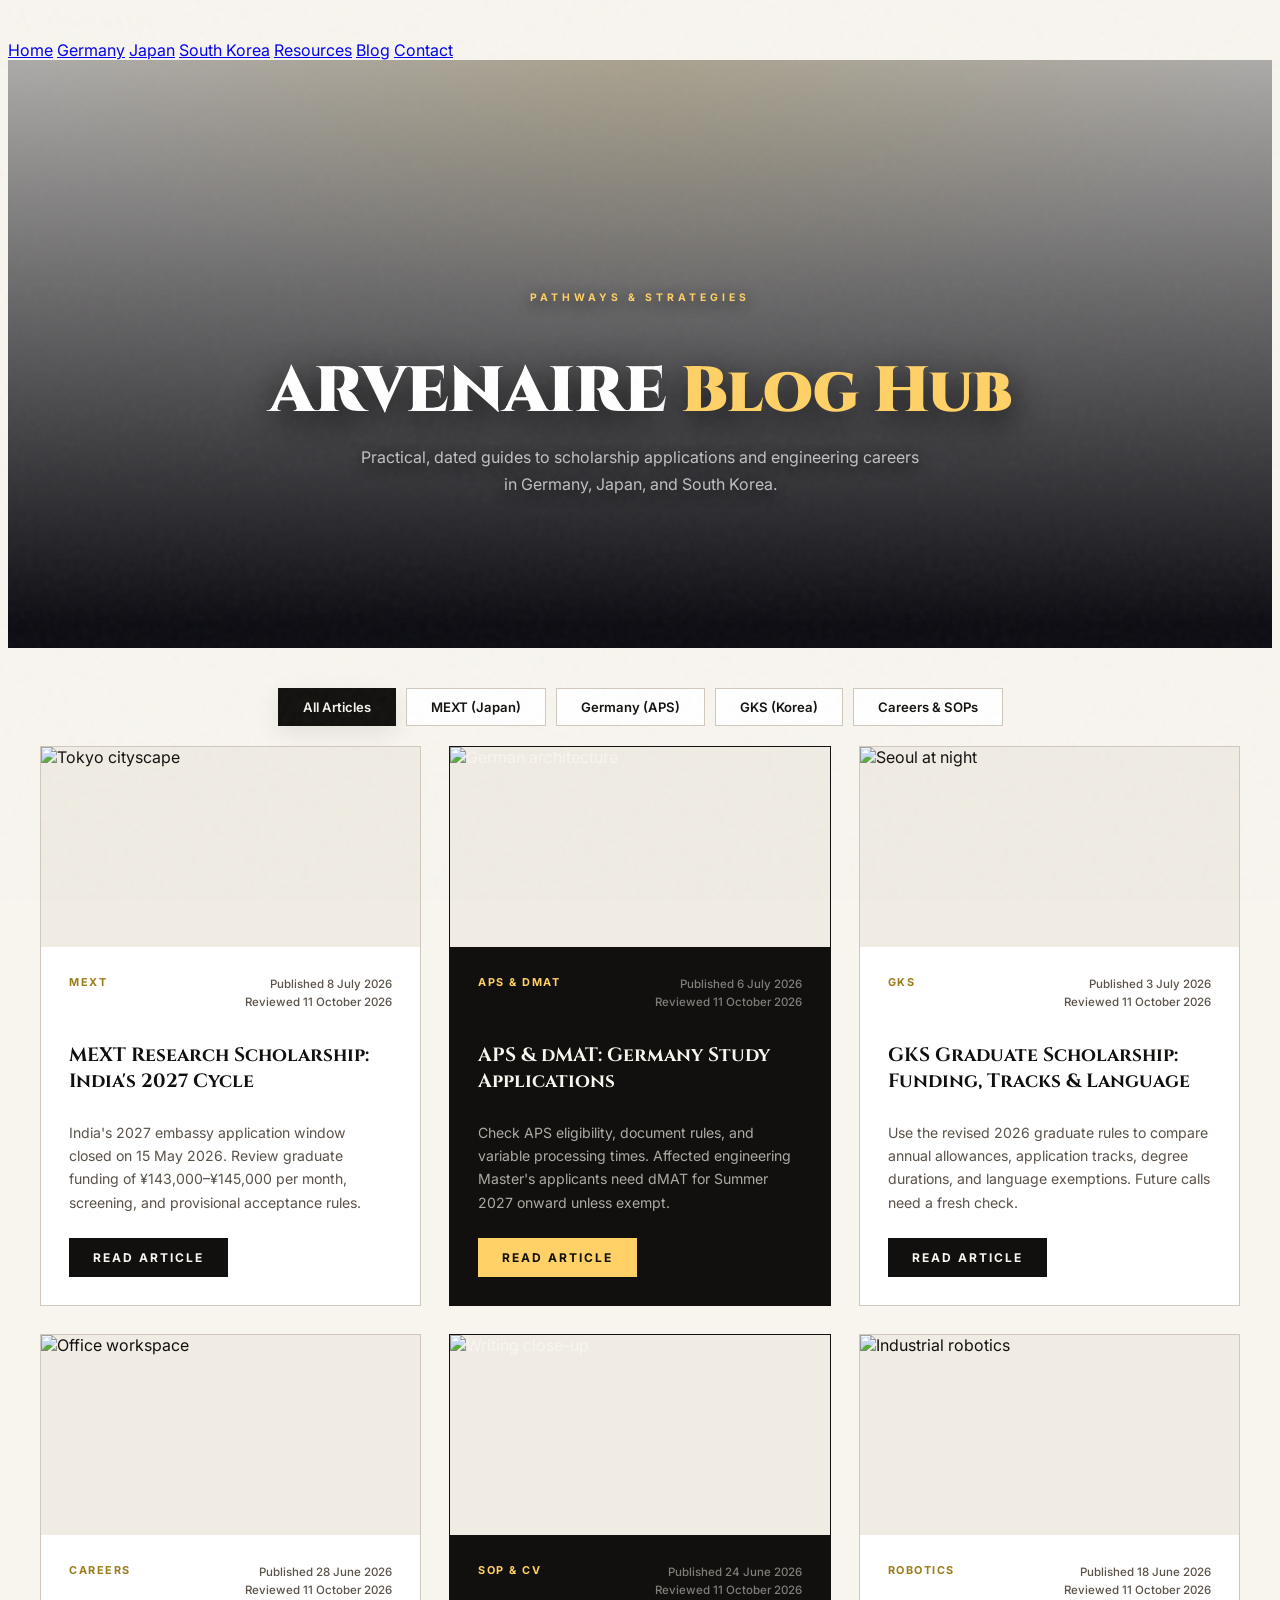
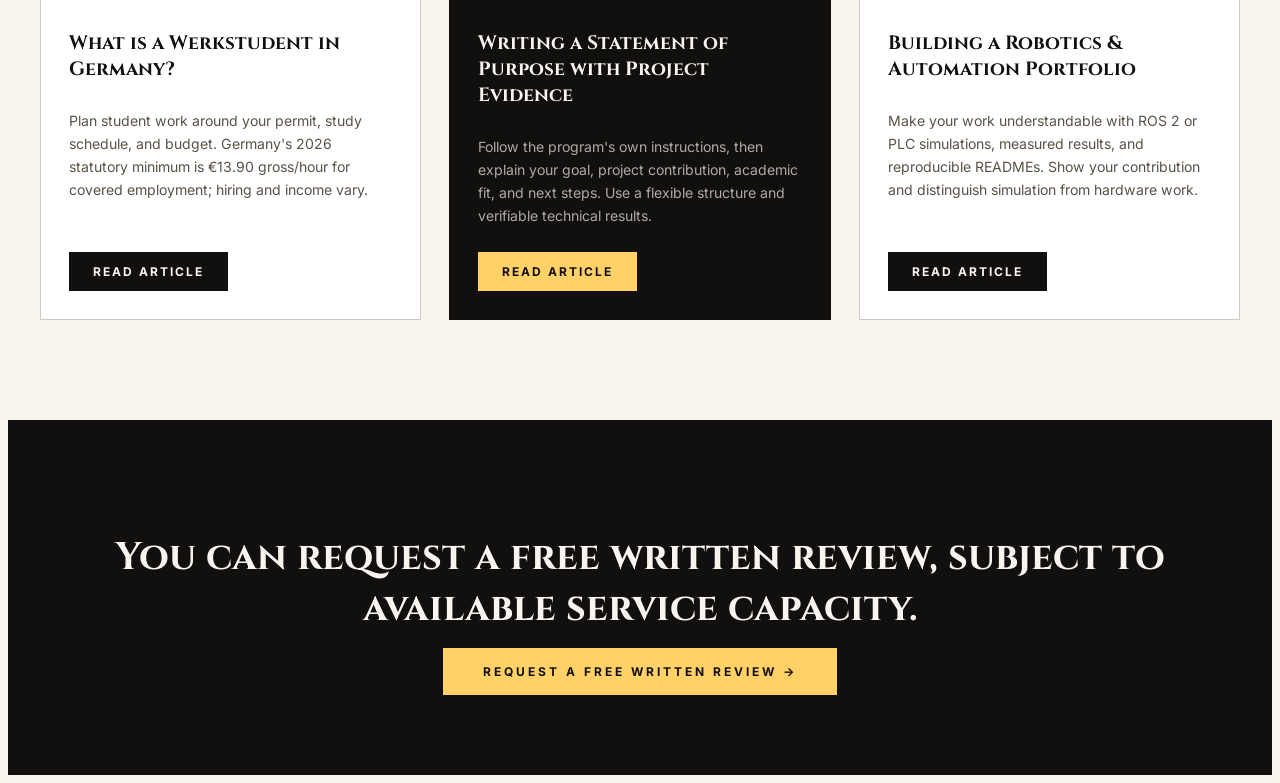
==== commit 75433693: "chore: prepare reviewed Arvenaire public sync" ====
--- a/blog.html
+++ b/blog.html
@@ -5,8 +5,8 @@
 <meta name="viewport" content="width=device-width,initial-scale=1.0">
 <link rel="icon" type="image/svg+xml" href="favicon.svg">
 <title>Arvenaire Blog | Scholarship Roadmaps & Career Insights</title>
-<meta name="description" content="Read source-linked guides on MEXT, APS, GKS, German student work, SOP writing, and engineering portfolio preparation.">
-<link rel="canonical" href="https://arvenaire.vercel.app/blog">
+<meta name="description" content="Read dated guides on MEXT research scholarships, APS and dMAT, GKS graduate funding, German student work, statements of purpose, and engineering portfolios.">
+<link rel="canonical" href="https://arvenaire.com/blog">
 <link rel="preconnect" href="https://fonts.googleapis.com">
 <link href="https://fonts.googleapis.com/css2?family=Outfit:wght@200;400;700;900&family=Inter:wght@300;400;500;600;700&family=Cinzel:wght@400;700;900&display=swap" rel="stylesheet">
 <link rel="stylesheet" href="css/style.css">
@@ -125,9 +125,11 @@
   padding: 28px; flex: 1; display: flex; flex-direction: column;
 }
 .blog-card-meta {
-  display: flex; justify-content: space-between; align-items: center;
+  display: flex; justify-content: space-between; align-items: flex-start; gap: 12px;
   font-size: 0.72rem; color: var(--cs-muted); margin-bottom: 12px; font-weight: 500;
 }
+.blog-card-dates { text-align: right; line-height: 1.6; }
+.blog-card-dates span { display: block; }
 .blog-card-tag {
   font-size: 0.68rem; font-weight: 700; letter-spacing: 1.5px;
   text-transform: uppercase; color: var(--cs-accent);
@@ -207,6 +209,10 @@
   transition: color 0.2s;
 }
 .ro-close:hover { color: var(--cs-ink); }
+.filter-tab:focus-visible, .blog-btn:focus-visible, .ro-close:focus-visible,
+.ro-content a:focus-visible, .ro-title:focus-visible {
+  outline: 3px solid var(--cs-accent); outline-offset: 4px;
+}
 
 .ro-body {
   flex: 1; overflow-y: auto; padding: 48px 48px 80px;
@@ -220,7 +226,7 @@
   line-height: 1.2; font-weight: 900; color: var(--cs-ink); margin-bottom: 24px;
 }
 .ro-info-strip {
-  display: flex; gap: 24px; color: var(--cs-muted); font-size: 0.82rem;
+  display: flex; flex-wrap: wrap; gap: 10px 24px; color: var(--cs-muted); font-size: 0.82rem;
   border-bottom: 1px solid var(--cs-border); padding-bottom: 18px; margin-bottom: 32px;
   font-weight: 500;
 }
@@ -231,6 +237,9 @@
 .ro-content h3 { font-family: var(--font-display); font-size: 1.35rem; margin: 36px 0 16px; font-weight: 700; }
 .ro-content ul { list-style: disc; padding-left: 20px; margin-bottom: 24px; }
 .ro-content li { margin-bottom: 10px; }
+.ro-content a { color: var(--cs-accent); text-decoration: underline; text-underline-offset: 3px; }
+.ro-content a:hover { color: var(--cs-ink); }
+.ro-content .article-note { padding: 16px 18px; border-left: 3px solid var(--cs-accent); background: var(--cs-cream2); }
 
 /* ─── BOTTOM CTA STRIP ─── */
 .blog-cta-strip {
@@ -291,6 +300,7 @@
 </head>
 <body>
 
+<div id="blogPage">
 <nav id="navbar">
   <div class="nav-container">
     <a href="index.html" class="nav-logo">Arven<span>aire</span></a>
@@ -306,21 +316,22 @@
   </div>
 </nav>
 
+<main>
 <div class="blog-hero">
   <div>
     <p class="section-tag">Pathways & Strategies</p>
     <h1>ARVENAIRE <span class="hero-highlight">Blog Hub</span></h1>
-    <p style="color:var(--c-muted);max-width:560px;margin:16px auto 0;line-height:1.7">Practical, message-based articles to navigate fully funded scholarships and global engineering careers.</p>
+    <p style="color:var(--c-muted);max-width:560px;margin:16px auto 0;line-height:1.7">Practical, dated guides to scholarship applications and engineering careers in Germany, Japan, and South Korea.</p>
   </div>
 </div>
 
 <!-- Filter Bar -->
-<div class="filter-bar">
-  <button class="filter-tab active" onclick="filterBlog('all', this)">All Articles</button>
-  <button class="filter-tab" onclick="filterBlog('mext', this)">MEXT (Japan)</button>
-  <button class="filter-tab" onclick="filterBlog('daad', this)">DAAD (Germany)</button>
-  <button class="filter-tab" onclick="filterBlog('gks', this)">GKS (Korea)</button>
-  <button class="filter-tab" onclick="filterBlog('careers', this)">Careers & SOPs</button>
+<div class="filter-bar" role="group" aria-label="Article categories">
+  <button type="button" class="filter-tab active" aria-pressed="true" aria-controls="blogGrid" onclick="filterBlog('all', this)">All Articles</button>
+  <button type="button" class="filter-tab" aria-pressed="false" aria-controls="blogGrid" onclick="filterBlog('mext', this)">MEXT (Japan)</button>
+  <button type="button" class="filter-tab" aria-pressed="false" aria-controls="blogGrid" onclick="filterBlog('germany', this)">Germany (APS)</button>
+  <button type="button" class="filter-tab" aria-pressed="false" aria-controls="blogGrid" onclick="filterBlog('gks', this)">GKS (Korea)</button>
+  <button type="button" class="filter-tab" aria-pressed="false" aria-controls="blogGrid" onclick="filterBlog('careers', this)">Careers & SOPs</button>
 </div>
 
 <!-- Blog Grid -->
@@ -334,59 +345,59 @@
     <div class="blog-card-content">
       <div class="blog-card-meta">
         <span class="blog-card-tag">MEXT</span>
-        <span>July 08, 2026</span>
+        <div class="blog-card-dates"><span>Published <time datetime="2026-07-08">8 July 2026</time></span><span>Reviewed <time datetime="2026-10-11">11 October 2026</time></span></div>
       </div>
-      <h3>How to Secure the MEXT Scholarship (2027)</h3>
-      <p>The 2027 India Research Students cycle is closed. Review the verified graduate stipend categories, selection dates, and official MEXT source before planning the next intake.</p>
-      <button class="blog-btn" onclick="readArticle('mext-guide')">Read Article</button>
-    </div>
-  </div>
-
-  <!-- Post 2 (Germany - DAAD) [FEATURED] -->
-  <div class="blog-card blog-feat" data-cat="daad">
+      <h3>MEXT Research Scholarship: India's 2027 Cycle</h3>
+      <p>India's 2027 embassy application window closed on 15 May 2026. Review graduate funding of ¥143,000–¥145,000 per month, screening, and provisional acceptance rules.</p>
+      <button type="button" class="blog-btn" aria-haspopup="dialog" aria-controls="readerPanel" aria-label="Read the MEXT research scholarship guide" onclick="readArticle('mext-guide', this)">Read Article</button>
+    </div>
+  </div>
+
+  <!-- Post 2 (Germany - APS and dMAT) [FEATURED] -->
+  <div class="blog-card blog-feat" data-cat="germany">
     <div class="blog-img-wrap">
       <img src="https://images.unsplash.com/photo-1467269204594-9661b134dd2b?auto=format&fit=crop&w=600&q=80" alt="German architecture" class="blog-img">
     </div>
     <div class="blog-card-content">
       <div class="blog-card-meta">
-        <span class="blog-card-tag">DAAD</span>
-        <span>July 06, 2026</span>
+        <span class="blog-card-tag">APS & dMAT</span>
+        <div class="blog-card-dates"><span>Published <time datetime="2026-07-06">6 July 2026</time></span><span>Reviewed <time datetime="2026-10-11">11 October 2026</time></span></div>
       </div>
-      <h3>APS Certificate: Germany Study Visa Requirement</h3>
-      <p>APS is generally required for relevant qualifications issued by Indian institutions, but exemptions and procedure-specific document rules exist. Start with the official APS checklist.</p>
-      <button class="blog-btn" onclick="readArticle('aps-guide')">Read Article</button>
+      <h3>APS & dMAT: Germany Study Applications</h3>
+      <p>Check APS eligibility, document rules, and variable processing times. Affected engineering Master's applicants need dMAT for Summer 2027 onward unless exempt.</p>
+      <button type="button" class="blog-btn" aria-haspopup="dialog" aria-controls="readerPanel" aria-label="Read the APS and dMAT guide" onclick="readArticle('aps-guide', this)">Read Article</button>
     </div>
   </div>
 
   <!-- Post 3 (Korea - GKS) -->
   <div class="blog-card" data-cat="gks">
     <div class="blog-img-wrap">
-      <img src="https://images.unsplash.com/photo-1538481199705-c710c4e965fc?auto=format&fit=crop&w=600&q=80" alt="RGB mechanical keyboard on a desk" class="blog-img">
+      <img src="https://images.unsplash.com/photo-1538481199705-c710c4e965fc?auto=format&fit=crop&w=600&q=80" alt="Seoul at night" class="blog-img">
     </div>
     <div class="blog-card-content">
       <div class="blog-card-meta">
         <span class="blog-card-tag">GKS</span>
-        <span>July 03, 2026</span>
+        <div class="blog-card-dates"><span>Published <time datetime="2026-07-03">3 July 2026</time></span><span>Reviewed <time datetime="2026-10-11">11 October 2026</time></span></div>
       </div>
-      <h3>GKS Graduate Scholarship: The Master Plan</h3>
-      <p>GKS includes scholarship benefits and multiple application tracks, but duration, language training, and detailed conditions depend on the applicable programme and annual call.</p>
-      <button class="blog-btn" onclick="readArticle('gks-guide')">Read Article</button>
+      <h3>GKS Graduate Scholarship: Funding, Tracks & Language</h3>
+      <p>Use the revised 2026 graduate rules to compare annual allowances, application tracks, degree durations, and language exemptions. Future calls need a fresh check.</p>
+      <button type="button" class="blog-btn" aria-haspopup="dialog" aria-controls="readerPanel" aria-label="Read the GKS graduate scholarship guide" onclick="readArticle('gks-guide', this)">Read Article</button>
     </div>
   </div>
 
   <!-- Post 4 (Germany - Careers) -->
-  <div class="blog-card" data-cat="daad">
+  <div class="blog-card" data-cat="careers">
     <div class="blog-img-wrap">
       <img src="https://images.unsplash.com/photo-1504384308090-c894fdcc538d?auto=format&fit=crop&w=600&q=80" alt="Office workspace" class="blog-img">
     </div>
     <div class="blog-card-content">
       <div class="blog-card-meta">
         <span class="blog-card-tag">Careers</span>
-        <span>June 28, 2026</span>
+        <div class="blog-card-dates"><span>Published <time datetime="2026-06-28">28 June 2026</time></span><span>Reviewed <time datetime="2026-10-11">11 October 2026</time></span></div>
       </div>
       <h3>What is a Werkstudent in Germany?</h3>
-      <p>Working-student roles can provide income and industry experience in Germany. Check the current work limits, your residence conditions, and the role itself before budgeting around a job.</p>
-      <button class="blog-btn" onclick="readArticle('werkstudent-guide')">Read Article</button>
+      <p>Plan student work around your permit, study schedule, and budget. Germany's 2026 statutory minimum is €13.90 gross/hour for covered employment; hiring and income vary.</p>
+      <button type="button" class="blog-btn" aria-haspopup="dialog" aria-controls="readerPanel" aria-label="Read the Werkstudent guide" onclick="readArticle('werkstudent-guide', this)">Read Article</button>
     </div>
   </div>
 
@@ -398,11 +409,11 @@
     <div class="blog-card-content">
       <div class="blog-card-meta">
         <span class="blog-card-tag">SOP & CV</span>
-        <span>June 24, 2026</span>
+        <div class="blog-card-dates"><span>Published <time datetime="2026-06-24">24 June 2026</time></span><span>Reviewed <time datetime="2026-10-11">11 October 2026</time></span></div>
       </div>
-      <h3>Writing a Winning Statement of Purpose (SOP)</h3>
-      <p>European admissions teams screen SOPs rigorously. Learn the 4-part structure, how to document mechatronics or coding projects, and how to avoid placeholders.</p>
-      <button class="blog-btn" onclick="readArticle('sop-guide')">Read Article</button>
+      <h3>Writing a Statement of Purpose with Project Evidence</h3>
+      <p>Follow the program's own instructions, then explain your goal, project contribution, academic fit, and next steps. Use a flexible structure and verifiable technical results.</p>
+      <button type="button" class="blog-btn" aria-haspopup="dialog" aria-controls="readerPanel" aria-label="Read the statement of purpose guide" onclick="readArticle('sop-guide', this)">Read Article</button>
     </div>
   </div>
 
@@ -414,11 +425,11 @@
     <div class="blog-card-content">
       <div class="blog-card-meta">
         <span class="blog-card-tag">Robotics</span>
-        <span>June 18, 2026</span>
+        <div class="blog-card-dates"><span>Published <time datetime="2026-06-18">18 June 2026</time></span><span>Reviewed <time datetime="2026-10-11">11 October 2026</time></span></div>
       </div>
-      <h3>Building a Robotics Portfolio that Recruits</h3>
-      <p>Make your engineering work easy to inspect with simulator projects, PLC examples, ROS2 builds, documentation, and evidence you can explain in an interview.</p>
-      <button class="blog-btn" onclick="readArticle('robotics-guide')">Read Article</button>
+      <h3>Building a Robotics & Automation Portfolio</h3>
+      <p>Make your work understandable with ROS 2 or PLC simulations, measured results, and reproducible READMEs. Show your contribution and distinguish simulation from hardware work.</p>
+      <button type="button" class="blog-btn" aria-haspopup="dialog" aria-controls="readerPanel" aria-label="Read the robotics and automation portfolio guide" onclick="readArticle('robotics-guide', this)">Read Article</button>
     </div>
   </div>
 
@@ -426,26 +437,31 @@
 
 <!-- Bottom CTA -->
 <div class="blog-cta-strip">
-  <h2>Want to Evaluate Your Profile? <span class="hero-highlight">Get Free Advice.</span></h2>
-  <a href="contact.html" class="btn-primary">Audit My Profile →</a>
+  <h2>You can request a free written review, subject to available service capacity.</h2>
+  <a href="contact.html" class="btn-primary">Request a Free Written Review →</a>
 </div>
 
+</main>
+</div>
 <!-- Article Reader Panel Overlay -->
-<div id="readerOverlay" role="dialog" aria-modal="true" aria-labelledby="artTitle" aria-describedby="artContent" aria-hidden="true">
-  <div class="ro-backdrop" onclick="closeArticle()" aria-hidden="true"></div>
-  <div class="ro-panel" tabindex="-1">
+<div id="readerOverlay" aria-hidden="true" inert>
+  <div class="ro-backdrop" aria-hidden="true" onclick="closeArticle()"></div>
+  <div class="ro-panel" id="readerPanel" role="dialog" aria-modal="true" aria-labelledby="artTitle">
     <div class="ro-header">
       <div class="ro-logo" style="font-family:'Outfit';font-weight:900;letter-spacing:-0.5px;font-size:1.15rem;color:var(--cs-ink)">Arven<span>aire</span></div>
-      <button class="ro-close" type="button" onclick="closeArticle()" aria-label="Close article reader">×</button>
+      <button type="button" class="ro-close" aria-label="Close article" onclick="closeArticle()">×</button>
     </div>
     <div class="ro-body">
-      <div class="ro-meta" id="artMeta">Guide</div>
-      <h2 class="ro-title" id="artTitle">Article</h2>
+      <div class="ro-meta" id="artMeta"></div>
+      <h2 class="ro-title" id="artTitle" tabindex="-1"></h2>
       <div class="ro-info-strip">
-        <span id="artDate">Published date</span>
-        <span id="artReadTime">Read time</span>
+        <span>Published: <time id="artPublished"></time></span>
+        <span>Reviewed: <time id="artReviewed"></time></span>
+        <span id="artReadTime"></span>
       </div>
-      <div class="ro-content" id="artContent"></div>
+      <div class="ro-content" id="artContent">
+        <!-- Content will be injected dynamically -->
+      </div>
     </div>
   </div>
 </div>
@@ -457,8 +473,11 @@
 
 // Blog Filter Logic
 function filterBlog(cat, btn) {
-  document.querySelectorAll('.filter-tab').forEach(t => t.classList.remove('active'));
-  if (btn) btn.classList.add('active');
+  document.querySelectorAll('.filter-tab').forEach(tab => {
+    const selected = tab === btn;
+    tab.classList.toggle('active', selected);
+    tab.setAttribute('aria-pressed', String(selected));
+  });
   
   document.querySelectorAll('.blog-card').forEach(card => {
     if (cat === 'all' || card.dataset.cat === cat) {
@@ -472,203 +491,241 @@
 // Articles Database
 const articles = {
   'mext-guide': {
-    meta: 'MEXT Scholarship · India',
-    date: 'July 08, 2026',
-    title: 'MEXT Research Students 2027: What the India Cycle Actually Required',
+    meta: 'MEXT · Japan · 2027 Research Students',
+    title: "MEXT Research Scholarship: India's 2027 Cycle",
+    published: '2026-07-08',
+    reviewed: '2026-10-11',
     content: `
-      <p>The Embassy of Japan in India’s 2027 <strong>Research Students</strong> call was a graduate-level route for master’s and doctoral study. For that checked cycle, the monthly scholarship amount was ¥143,000 during preparatory education, ¥144,000 for regular master’s/professional-degree students, and ¥145,000 for doctoral students. Education fees were exempted and round-trip airfare was provided subject to the programme rules.</p>
-      <p><strong>Cycle status:</strong> preliminary applications closed on 15 May 2026. Do not reuse that deadline for a future intake.</p>
-      <h3>1. Use the exact category and year</h3>
-      <p>MEXT has several scholarship categories. A figure or timeline from an undergraduate or older call should not be copied into a graduate Research Students guide. Start with the Embassy of Japan page for the relevant intake.</p>
-      <h3>2. India’s 2027 first screening</h3>
-      <p>The checked India cycle scheduled its written examination for 5 July 2026 and interviews online from 16–19 July 2026. The interview was therefore not a blanket “New Delhi interview” as the previous article stated.</p>
-      <h3>3. Research placement comes later in the process</h3>
-      <p>Applicants who advance should follow the current MEXT instructions on research plans and provisional acceptance. Supervisor outreach should be based on research fit and the official procedure, not a generic mass-email target.</p>
-      <p><a href="https://www.in.emb-japan.go.jp/Education/Research_Student.html" target="_blank" rel="noopener noreferrer">Official source: Embassy of Japan in India — Research Students for 2027 →</a></p>
+      <p class="article-note"><strong>India's 2027 embassy window is closed.</strong> The preliminary application deadline was 15 May 2026 at 11:59 p.m. The embassy scheduled the written examination for 5 July and <strong>online interviews for 16–19 July 2026</strong>. These dates describe this cycle; use a new official call for a future application. <a href="https://www.in.emb-japan.go.jp/Education/Research_Student.html">Embassy of Japan in India: 2027 notice</a>.</p>
+
+      <h3>1. Match the scholarship to your study level</h3>
+      <p>The MEXT <strong>Research Student</strong> category covers graduate study and preparatory or non-regular research leading toward it. For 2027, the base monthly amounts are <strong>¥143,000</strong> for preparatory/non-regular students, <strong>¥144,000</strong> for regular Master's or professional-degree students, and <strong>¥145,000</strong> for regular doctoral students. These are subject to the guideline's budget conditions. <a href="https://www.in.emb-japan.go.jp/Education/Research_Student.html">Check the India degree and eligibility conditions</a>.</p>
+      <p>University education fees are waived under the scholarship rules, and specified economy airfare is provided with exclusions. Local travel, airport charges, baggage and travel insurance can remain your responsibility. A non-regular research place is not automatic admission to a degree, and a scholarship extension requires approval. <a href="https://www.studyinjapan.go.jp/en/_mt/2026/04/01-2027_Research_Guidelines_E.pdf">2027 MEXT Research Student guidelines</a>.</p>
+
+      <h3>2. Choose the applicable recommendation route</h3>
+      <p>Embassy recommendation and university recommendation have different recruitment processes. University recommendation depends on the institution's quota, eligibility and call; a professor's interest alone does not establish funding. Check the university's own instructions if that route fits your research goal. <a href="https://www.studyinjapan.go.jp/en/planning/scholarships/mext-scholarships/">Official MEXT route overview</a>.</p>
+
+      <h3>3. Prepare the research plan and screening</h3>
+      <p>First Screening reviews documents, language examinations and an interview. The graduate guidelines specify Japanese and English examinations, subject to the mission's instructions. They do not establish a universal English-only cutoff. A concrete research plan should explain your question, method, prior preparation and connection to the intended lab.</p>
+      <p>For an engineering topic such as SLAM, computer vision or automation, describe what you have built and measured, then connect that evidence to a feasible research question. A list of software names is not a research plan.</p>
+
+      <h3>4. Follow the provisional acceptance rules</h3>
+      <p>After passing First Screening, request provisional acceptance through the university's international student affairs division first. The 2027 rules allowed contact with at most two universities at once and a maximum of two acceptance letters. The request cutoff was <strong>1 September 2026, Japan time</strong>, which has passed. Passing First Screening or obtaining a letter does not guarantee final MEXT selection. <a href="https://www.studyinjapan.go.jp/en/_mt/2026/04/01-2027_Research_Guidelines_E.pdf">See sections 10–12 of the cycle guidelines</a>.</p>
+      <p>For the next suitable call, keep a source-dated checklist for eligibility, documents, research fit and submission rules. Prepare your project evidence now, then update the timetable when the official notice appears.</p>
     `
   },
   'aps-guide': {
-    meta: 'APS & Germany',
-    date: 'July 06, 2026',
-    title: 'APS India: Requirements, Exemptions, Documents, and Timing',
+    meta: 'APS & dMAT · Germany',
+    title: 'APS & dMAT: Germany Study Applications',
+    published: '2026-07-06',
+    reviewed: '2026-10-11',
     content: `
-      <p>APS India verifies academic documents and educational qualifications issued by Indian educational institutions. The APS certificate is <strong>generally required</strong> as part of the German student-visa documentation process, but the applicable procedure depends on the qualification and study route.</p>
+      <p>APS India verifies academic qualifications issued by Indian institutions. Its certificate is generally part of German student visa documentation; university admission and visa decisions remain separate.</p>
+
       <h3>1. Check whether APS applies to you</h3>
-      <p>APS India lists possible exemptions, including some qualifications not issued by Indian institutions, certain PhD/postdoctoral cases, international secondary-school qualifications, and qualifying German/EU public-funded scholarship cases. Use the APS requirements quiz and the checklist for your procedure.</p>
-      <h3>2. Do not assume every copy needs notarization</h3>
-      <p>Documents issued in English or bilingual format generally do not need notarization. If a document is issued only in an Indian regional language and translated into English, APS says the translation must be notarized.</p>
-      <h3>3. Do not plan around a fixed processing window</h3>
-      <p>APS states that processing time depends on application volume and responses from institutions and that it cannot provide one fixed processing time for every case. Apply using the current checklist rather than relying on a “4–8 week” promise.</p>
-      <p><a href="https://aps-india.de/faqs/" target="_blank" rel="noopener noreferrer">Official source: APS India FAQs →</a></p>
+      <p>Nationality alone does not determine the procedure. Exemptions may apply to relevant degrees obtained outside India, some PhD/postdoctoral applicants, international secondary qualifications, and qualifying scholarships funded by German or EU public funds. Check your actual pathway with the institution and visa authority before relying on an exemption. <a href="https://aps-india.de/faqs/">APS eligibility FAQs</a>.</p>
+
+      <h3>2. Use the correct document checklist</h3>
+      <p>Submit legible <strong>A4 colour copies</strong>, including both sides where applicable. English or bilingual documents generally need no notarization; regional-language-only documents require notarized English translations. APS does not set a specific English or German proficiency level. University and visa language requirements are separate. Use the <a href="https://aps-india.de/checklists/">procedure-specific APS checklist</a> and <a href="https://aps-india.de/faqs/">translation guidance</a>.</p>
+
+      <h3>3. Plan for variable processing time</h3>
+      <p>APS gives no fixed processing time for every case. Application volume and responses from schools, boards and universities affect timing. Build your plan around the actual admission and visa deadlines, submit complete records at the relevant academic stage, and keep your institution's official contact details ready. <a href="https://aps-india.de/faqs/">APS processing FAQs</a>.</p>
+
+      <h3>4. Check dMAT for Summer 2027 onward</h3>
+      <p>The <strong>Digital Master Test (dMAT)</strong> is an additional APS requirement for affected Master's applicants whose previous degree is in engineering, commerce/accounting/finance/economics, or business/management, for <strong>Summer Semester 2027 and subsequent intakes</strong>. Check the official affected-fields list for mixed degrees.</p>
+      <ul>
+        <li>Registration completed <strong>before 29 June 2026</strong>, or complete APS documents shipped before that date, qualifies for the transitional exemption for that procedure.</li>
+        <li>An already completed APS procedure with an issued certificate does not require dMAT retrospectively. A new APS application follows the rules in force then.</li>
+        <li>Officially confirmed exchange, double-degree and university partnership programs are exempt under the notice. Bachelor's and PhD applicants are outside this Master's requirement.</li>
+      </ul>
+      <p>Affected applicants may submit their APS documents before the dMAT certificate is available, but APS can issue the certificate only after the required dMAT result is submitted and checked. This does not replace academic-document verification or guarantee admission. <a href="https://aps-india.de/dmat/">APS dMAT notice and exemptions</a>.</p>
+      <p>Keep the relevant checklist, courier evidence and intake-specific requirements together. Check APS and the receiving university again before submission.</p>
     `
   },
   'gks-guide': {
-    meta: 'GKS Scholarship',
-    date: 'July 03, 2026',
-    title: 'GKS Graduate Scholarship: Read the Track Before You Plan',
+    meta: 'GKS · South Korea · 2026 Graduate Rules',
+    title: 'GKS Graduate Scholarship: Funding, Tracks & Language',
+    published: '2026-07-03',
+    reviewed: '2026-10-11',
     content: `
-      <p>Study in Korea lists airfare, Korean-language training costs, tuition, and monthly allowances among GKS scholarship benefits. Exact amounts, university choices, deadlines, and exceptions should come from the applicable annual guidelines.</p>
-      <h3>1. Embassy and university routes are different</h3>
-      <p>The application route changes where you submit and which choices are available. Do not treat one route as “less competitive” without current, comparable applicant and selection data.</p>
-      <h3>2. The language year is not universal across every graduate track</h3>
-      <p>The general graduate structure includes Korean-language training plus two years for a master’s or three years for a doctorate. Study in Korea also identifies specialised tracks such as the Global Network master’s route without Korean-language training. Check the programme you are actually applying to.</p>
-      <h3>3. Treat the annual call as controlling</h3>
-      <p>Eligibility, required documents, participating universities, benefits, and selection timing can change. Build the personal statement around your genuine academic and career rationale rather than a generic scholarship formula.</p>
-      <p><a href="https://www.studyinkorea.go.kr/en/plan/scholarship.do" target="_blank" rel="noopener noreferrer">Official source: Study in Korea — Scholarships →</a></p>
+      <p class="article-note">This guide uses <strong>2026 GKS graduate guidelines, revised on 20 February</strong>. It does not establish 2027 benefits, quotas or deadlines. Read the next graduate call and the relevant Indian embassy or university instructions before applying. <a href="https://www.studyinkorea.go.kr/en/plan/gksNoticeRead.do?bbsId=BBSMSTR_000000000461&amp;nttId=4420">Official NIIED graduate notice</a>.</p>
+
+      <h3>1. Budget for the actual program</h3>
+      <p>The 2026 annual allowance rates are <strong>₩14,400,000 for Korean language study</strong>, <strong>₩16,560,000 for degree study</strong>, and <strong>₩20,880,000 for research</strong>, subject to budget availability. Research lasts six months or one year; an annual rate is not a flat grant for every program length.</p>
+      <p>NIIED degree tuition support is up to <strong>₩5 million per semester</strong>, with university support under the guidelines, including the admission fee. Economy airfare has conditions and exclusions. Research scholars receive no tuition or language-training fees. The Korean original prevails where interpretation differs. <a href="https://www.studyinkorea.go.kr/cmm/fms/FileDown.do?atchFileId=FILE_000000000532934&amp;fileSn=1">Official revised guidelines ZIP, section 9</a>.</p>
+
+      <h3>2. Compare eligible tracks and departments</h3>
+      <p>For 2026, Embassy Track used Study in Korea's online system and permitted up to three different universities, including at least one Type B institution. University Track applicants applied directly to one university and one department. General, R-GKS, Research, R&amp;D and Global Network have distinct rules. Compare eligible departments, quotas and research fit; there is no basis here to promise that one track is easier. <a href="https://www.studyinkorea.go.kr/en/plan/gksNoticeRead.do?bbsId=BBSMSTR_000000000461&amp;nttId=4420">Start with the official call and its attachments</a>.</p>
+
+      <h3>3. Distinguish degree and language requirements</h3>
+      <p>The usual route is one language year plus two Master's years, or one language year plus three doctoral years. Global Network Master's programs run within two years. Valid TOPIK 5/6, Research/Global Network and specified applicant/program exemptions can waive language study; the Korean original also lists designated R&amp;D English-track departments. English teaching alone does not create an exemption.</p>
+      <p>On the usual language route, at least TOPIK 3 is needed to proceed; departments may demand level 4 or higher. Language certificates are generally optional for a GKS application, but department requirements still apply. <a href="https://www.studyinkorea.go.kr/cmm/fms/FileDown.do?atchFileId=FILE_000000000532934&amp;fileSn=1">Read the revised language rules and FAQs</a>.</p>
+
+      <h3>4. Build a specific application</h3>
+      <p>Use the official personal-statement and study-plan prompts. Explain your own academic preparation, project contribution, research goal and reason for choosing the department. Connect a robotics or automation interest to actual faculty work, courses and facilities, with a feasible plan for language study. Company names alone do not demonstrate academic fit.</p>
+      <p>Keep a dated shortlist with each department's prerequisites, language evidence, documents and deadline. Confirm the next intake's rules before turning the shortlist into an application.</p>
     `
   },
   'werkstudent-guide': {
-    meta: 'German Careers',
-    date: 'June 28, 2026',
-    title: 'Working While Studying in Germany: Rules Before Assumptions',
+    meta: 'Careers · German Student Work',
+    title: 'What is a Werkstudent in Germany?',
+    published: '2026-06-28',
+    reviewed: '2026-10-11',
     content: `
-      <p>International students can use part-time work to gain experience and earn income, but a job should not be treated as guaranteed financing or guaranteed post-graduation employment.</p>
-      <h3>1. Know the current work limit</h3>
-      <p>Germany’s official “Make it in Germany” portal says third-country students may work up to 140 full days or 280 half-days per year, or alternatively up to 20 hours per week during the lecture period. Specific student-assistant rules and residence conditions can differ.</p>
-      <h3>2. Income does not automatically replace your financing requirement</h3>
-      <p>Pay varies by employer, role, location, and experience. The official portal notes that student income may sometimes be usable as proof of financing for residence renewal if the relevant conditions are met; applicants should confirm their own case with the competent foreigners authority.</p>
-      <h3>3. Experience helps, but it is not a job guarantee</h3>
-      <p>A relevant working-student role can strengthen technical evidence, references, and local experience. Full-time hiring still depends on the employer, role, performance, labour market, language, and work-authorisation conditions.</p>
-      <p><a href="https://www.make-it-in-germany.com/en/study-vocational-training/studies-in-germany/work" target="_blank" rel="noopener noreferrer">Official source: Make it in Germany — Study and work →</a></p>
+      <p>A <strong>Werkstudent</strong> is an enrolled student employed alongside their studies. An engineering role can provide useful experience in PLC programming, software, hardware testing or documentation. Its hours, pay and responsibilities depend on the contract and your eligibility.</p>
+
+      <h3>1. Separate work permission from insurance status</h3>
+      <p>The usual working-student insurance rule is no more than <strong>20 hours per week</strong> while study remains your main activity. Limited exceptions for evenings, weekends or semester breaks involve the 26-week rule; multiple jobs are considered together. A semester break is not automatic permission for every student to work 40 hours indefinitely. Student health/long-term care insurance remains payable, and pension contributions can apply. <a href="https://www.tk.de/en/working-student-job--2170000">TK's student employment guidance</a>.</p>
+      <p>For a study residence permit, the official federal portal describes work up to <strong>140 full or 280 half days per year, or up to 20 hours per week</strong>. Check your permit conditions and planned hours with the relevant authority and employer, as insurance classification and immigration permission answer different questions. <a href="https://www.make-it-in-germany.com/en/visa-residence/types/studying">Official study-visa and work guidance</a>.</p>
+
+      <h3>2. Calculate gross pay and your real budget</h3>
+      <p>The statutory minimum for covered employment is <strong>€13.90 gross per hour in 2026</strong>, rising to <strong>€14.60 from 1 January 2027</strong>. Exceptions include specified internship arrangements, so check the type of contract. Actual role pay should be checked in the offer. <a href="https://www.bmas.de/EN/Labour/Minimum-Wage/the-minimum-wage-questions-and-answers.html">BMAS minimum-wage FAQ</a>.</p>
+      <p>Illustration: 15 hours × €13.90 × 52 weeks ÷ 12 months is about <strong>€904 gross per month</strong>, assuming continuous paid work. Actual hours, deductions and contract duration change the result; use your own contract for a budget.</p>
+      <p>DAAD gives a general living-cost estimate of <strong>€900–€1,200 per month</strong>, with rent varying by location; your city and situation may cost more. Budget separately for semester contributions, applicable tuition, deposits and a reserve. DAAD cautions that student work rarely funds all living costs. <a href="https://www.daad.de/en/studying-in-germany/living-in-germany/finances/">DAAD cost and funding guidance</a>.</p>
+      <p>A hoped-for job does not establish funding for your studies. The federal portal lists a blocked account of at least <strong>€11,904 for 2026</strong>, a scholarship or a declaration of commitment as study-visa evidence. Employment does not automatically cancel funding requirements after the first year; ask the authority what it accepts for your renewal. <a href="https://www.make-it-in-germany.com/en/visa-residence/types/studying">Check the current proof-of-funds rules</a>.</p>
+
+      <h3>3. Use the role to develop relevant evidence</h3>
+      <p>Experience can strengthen your application when you can explain a real contribution, relevant skills and what you learned. A graduate offer remains an employer decision shaped by vacancies, performance, language, qualifications and work authorization. One or two years of student employment does not guarantee it.</p>
+      <p>Apply with a clear CV and a focused cover letter linking your projects to the advertised duties. Search for roles near your university and compare actual openings, rather than selecting a city only by its engineering reputation. Balance applications and work with the degree you enrolled to complete.</p>
     `
   },
   'sop-guide': {
-    meta: 'Admissions Writing',
-    date: 'June 24, 2026',
-    title: 'Statement of Purpose: A Flexible Evidence-Based Framework',
+    meta: 'Careers & SOPs · Admissions Preparation',
+    title: 'Writing a Statement of Purpose with Project Evidence',
+    published: '2026-06-24',
+    reviewed: '2026-10-11',
     content: `
-      <p>A Statement of Purpose should follow the instructions of the programme you are applying to. There is no universal percentage formula that every admissions committee uses.</p>
-      <h3>1. A practical four-part framework</h3>
+      <p>A statement of purpose or motivation letter should explain why a particular program fits your preparation and goals. Requirements and the document's role vary by institution and course. For example, TUM lists a motivation letter or essay <strong>where required</strong>, alongside other application evidence. Start with the program's current prompt, length, format and selection rules. <a href="https://www.tum.de/en/studies/application/master/application-master">TUM's official Master's application guidance</a>.</p>
+
+      <h3>1. Use a flexible four-part structure</h3>
+      <p>The outline below is an editorial suggestion. Change it to answer the required questions; there is no universal percentage split or admission formula.</p>
       <ul>
-        <li><strong>Goal and context:</strong> explain the academic or technical direction you want to pursue.</li>
-        <li><strong>Evidence:</strong> connect relevant coursework, projects, research, internships, or work experience to that direction.</li>
-        <li><strong>Programme fit:</strong> identify specific courses, labs, methods, or research themes that genuinely match your plan.</li>
-        <li><strong>Next step:</strong> explain what you intend to do with the training after the programme.</li>
+        <li><strong>Academic goal:</strong> Identify the engineering question or capability you want to study. A concrete problem from a project is often a useful starting point.</li>
+        <li><strong>Preparation and contribution:</strong> Describe relevant coursework, projects, papers or internships. Explain your own decisions, methods, result and limitation in a team project.</li>
+        <li><strong>Program fit:</strong> Connect your interests to current courses, labs or research groups. Use official program information and check whether the opportunity is available to your degree level.</li>
+        <li><strong>Next steps:</strong> Explain a plausible study or research plan and career direction. Present an intended R&amp;D or automation role as a goal, with the skills you still need to develop.</li>
       </ul>
-      <h3>2. Use only metrics you can substantiate</h3>
-      <p>Technical metrics can make project evidence clearer when they were actually measured and you can explain the method. Never invent accuracy, performance, revenue, user, or impact figures to make a project sound stronger.</p>
-      <h3>3. Programme instructions override templates</h3>
-      <p>If the university specifies a prompt, word limit, format, or required question, follow it even when it conflicts with a generic template.</p>
+
+      <h3>2. Make technical evidence understandable</h3>
+      <p>For a ROS 2, mechatronics or coding project, identify the task, your contribution and the evidence. If you report accuracy, error, cycle time or another metric, state how it was measured and against what baseline. Use results you can substantiate; a vague claim such as "92% mapping accuracy" without a defined measure cannot explain the quality of a system.</p>
+      <p>A brief account of a failed approach and the improvement you made can communicate more than a long tool list. Keep the detail relevant to the program and the available space.</p>
+
+      <h3>3. Review for specificity and consistency</h3>
+      <p>Replace placeholders with the correct program name and verified details. Check that dates, roles and achievements agree with your CV, transcript and project records. Ask a reader to identify your goal and contribution from the draft, then revise unclear sentences. Follow the institution's rules on authorship and permitted assistance.</p>
+      <p>A clear statement helps explain fit within the full application. It does not replace academic prerequisites, required documents or the institution's selection decision.</p>
     `
   },
   'robotics-guide': {
-    meta: 'Robotics Portfolio',
-    date: 'June 18, 2026',
-    title: 'Building a Robotics & Automation Portfolio Recruiters Can Inspect',
+    meta: 'Careers · Robotics & Automation Portfolio',
+    title: 'Building a Robotics & Automation Portfolio',
+    published: '2026-06-18',
+    reviewed: '2026-10-11',
     content: `
-      <p>For robotics and automation roles, generic résumé bullets make technical work difficult to evaluate. A useful portfolio shows what you built, how it works, what you tested, and what evidence supports the result.</p>
-      <h3>1. Document simulation projects</h3>
-      <p>If you do not have access to industrial hardware, simulation can still demonstrate architecture, algorithms, debugging, and verification. Publish reproducible code and explain the limitations of the simulation.</p>
-      <h3>2. Show industrial-control work clearly</h3>
-      <p>For PLC or automation projects, document the control objective, I/O model, state logic, safety assumptions, test cases, and a short demonstration. Use tools such as TwinCAT, TIA Portal, or CODESYS only where they fit the project.</p>
-      <h3>3. Write evidence-first READMEs</h3>
-      <p>Include an architecture diagram, setup steps, dependencies, representative results, known limitations, and screenshots or short clips. Make it easy for a reviewer to understand what is real, simulated, measured, and still incomplete.</p>
+      <p>A robotics portfolio can make your project contribution easier to evaluate alongside your CV. Choose work relevant to the advertised role and explain the problem, implementation, evidence and limitations. The suggestions below help document engineering work; they do not guarantee interviews or employment.</p>
+
+      <h3>1. Document a focused simulation project</h3>
+      <p>Without industrial hardware, you can still demonstrate a mapping, navigation or control task in a simulator such as Gazebo, Webots or MATLAB. For a ROS 2 and Gazebo project, select compatible versions and record them rather than assuming every release works together. <a href="https://gazebosim.org/docs/latest/ros_installation/">Official Gazebo and ROS compatibility guidance</a>.</p>
+      <p>Define a small scenario, the inputs, the behavior you expect and a measured result. Include a diagram, a short demonstration and enough steps for another developer to reproduce it. State which results come from simulation and what has been evaluated on real hardware.</p>
+
+      <h3>2. Show automation logic and its behavior</h3>
+      <p>For a PLC direction, choose a stack that appears in relevant vacancies, such as TwinCAT 3, TIA Portal or CODESYS. A simulated packaging sequence can illustrate structured text, a state machine, I/O mapping, faults and recovery. Explain how the logic handles each state instead of showing only a successful cycle.</p>
+      <p>Beckhoff documents a TwinCAT simulation mode that can run a project without the corresponding automation hardware. Check the documentation for your version, runtime and required setup before selecting the exercise. Simulation evidence should be described accurately rather than presented as a commissioned industrial system. <a href="https://infosys.beckhoff.com/content/1033/tc3_system/19615287563.html">Beckhoff's simulation-mode documentation</a>.</p>
+
+      <h3>3. Write a useful README</h3>
+      <p>GitHub describes a README as a place to explain what a project does, why it is useful and how to get started. <a href="https://docs.github.com/en/repositories/managing-your-repositorys-settings-and-features/customizing-your-repository/about-readmes">Official GitHub README guidance</a>.</p>
+      <ul>
+        <li>Open with the task, your contribution and a preview of the result.</li>
+        <li>Include architecture, dependencies and versions, setup and run instructions, and the evaluation method.</li>
+        <li>Show measured results with the scenario and baseline, plus known limitations and next improvements.</li>
+        <li>Credit collaborators and reused code. Share only material you are entitled to publish.</li>
+      </ul>
+      <p>Link the most relevant project from the CV, and make its purpose easy to understand before the reader opens the code. A small, well-explained project is a useful place to begin.</p>
     `
   }
-}
+};
+
 let articleTrigger = null;
-let activeArticleId = null;
-
-function blogSetBackgroundInert(isInert) {
-  Array.from(document.body.children).forEach(el => {
-    if (el.id === 'readerOverlay' || el.tagName === 'SCRIPT') return;
-    el.inert = isInert;
-  });
-}
-
-function estimateReadTime(html) {
-  const tmp = document.createElement('div');
-  tmp.innerHTML = html;
-  const words = (tmp.textContent || '').trim().split(/\s+/).filter(Boolean).length;
-  return Math.max(1, Math.ceil(words / 220));
-}
-
-function readArticle(id, options = {}) {
+let bodyOverflowBeforeArticle = '';
+const articleDateFormatter = new Intl.DateTimeFormat('en-GB', {
+  day: 'numeric', month: 'long', year: 'numeric', timeZone: 'UTC'
+});
+
+function setArticleDate(elementId, value) {
+  const element = document.getElementById(elementId);
+  element.dateTime = value;
+  element.textContent = articleDateFormatter.format(new Date(value + 'T00:00:00Z'));
+}
+
+function readArticle(id, trigger) {
   const art = articles[id];
   if (!art) return;
-  articleTrigger = options.restoreFocus === false ? articleTrigger : document.activeElement;
-  activeArticleId = id;
-
+
+  const overlay = document.getElementById('readerOverlay');
+  if (!overlay.classList.contains('show')) {
+    articleTrigger = trigger || document.activeElement;
+    bodyOverflowBeforeArticle = document.body.style.overflow;
+  }
+  
   document.getElementById('artMeta').textContent = art.meta;
   document.getElementById('artTitle').textContent = art.title;
-  document.getElementById('artDate').textContent = 'Published: ' + art.date;
-  document.getElementById('artReadTime').textContent = 'Read time: ' + estimateReadTime(art.content) + ' min';
   document.getElementById('artContent').innerHTML = art.content;
-
-  const overlay = document.getElementById('readerOverlay');
+  setArticleDate('artPublished', art.published);
+  setArticleDate('artReviewed', art.reviewed);
+  const words = document.getElementById('artContent').textContent.trim().split(/\s+/).length;
+  document.getElementById('artReadTime').textContent = 'Estimated read: ' + Math.max(1, Math.ceil(words / 200)) + ' min';
+  document.querySelector('.ro-body').scrollTop = 0;
+  
+  overlay.inert = false;
+  overlay.setAttribute('aria-hidden', 'false');
   overlay.classList.add('show');
-  overlay.setAttribute('aria-hidden', 'false');
-  blogSetBackgroundInert(true);
   document.body.style.overflow = 'hidden';
-  requestAnimationFrame(() => overlay.querySelector('.ro-close').focus());
-
-  if (!options.fromHistory) {
-    const url = new URL(window.location.href);
-    url.searchParams.set('article', id);
-    history.pushState({article:id}, '', url);
-  }
-}
-
-function closeArticle(options = {}) {
+  document.getElementById('artTitle').focus({ preventScroll: true });
+  document.getElementById('blogPage').inert = true;
+  document.getElementById('blogPage').setAttribute('aria-hidden', 'true');
+}
+
+function closeArticle() {
   const overlay = document.getElementById('readerOverlay');
   if (!overlay.classList.contains('show')) return;
+  document.getElementById('blogPage').inert = false;
+  document.getElementById('blogPage').removeAttribute('aria-hidden');
   overlay.classList.remove('show');
+  document.body.style.overflow = bodyOverflowBeforeArticle;
+  if (articleTrigger && articleTrigger.isConnected) articleTrigger.focus({ preventScroll: true });
+  overlay.inert = true;
   overlay.setAttribute('aria-hidden', 'true');
-  blogSetBackgroundInert(false);
-  document.body.style.overflow = '';
-  activeArticleId = null;
-
-  if (!options.fromHistory) {
-    const url = new URL(window.location.href);
-    url.searchParams.delete('article');
-    history.pushState({}, '', url);
-  }
-  if (articleTrigger && typeof articleTrigger.focus === 'function') articleTrigger.focus();
-}
-
-function syncArticleFromUrl() {
-  const id = new URLSearchParams(window.location.search).get('article');
-  if (id && articles[id]) {
-    readArticle(id, {fromHistory:true, restoreFocus:false});
-  } else if (document.getElementById('readerOverlay').classList.contains('show')) {
-    closeArticle({fromHistory:true});
-  }
+  articleTrigger = null;
 }
 
 document.addEventListener('keydown', (e) => {
-  const overlay = document.getElementById('readerOverlay');
-  if (!overlay.classList.contains('show')) return;
-  if (e.key === 'Escape') { e.preventDefault(); closeArticle(); return; }
+  if (!document.getElementById('readerOverlay').classList.contains('show')) return;
+  if (e.key === 'Escape') {
+    e.preventDefault();
+    closeArticle();
+    return;
+  }
   if (e.key !== 'Tab') return;
-  const focusable = Array.from(overlay.querySelectorAll('button:not([disabled]), a[href]')).filter(el => el.offsetParent !== null);
-  if (!focusable.length) return;
-  const first=focusable[0], last=focusable[focusable.length-1];
-  if (e.shiftKey && document.activeElement===first) { e.preventDefault(); last.focus(); }
-  else if (!e.shiftKey && document.activeElement===last) { e.preventDefault(); first.focus(); }
+
+  const focusable = Array.from(document.getElementById('readerPanel').querySelectorAll(
+    'a[href], button:not([disabled]), [tabindex]:not([tabindex="-1"])'
+  )).filter(element => element.getClientRects().length > 0);
+  const first = focusable[0];
+  const last = focusable[focusable.length - 1];
+  if (!first) {
+    e.preventDefault();
+    document.getElementById('artTitle').focus();
+    return;
+  }
+  const active = document.activeElement;
+  if (e.shiftKey && (active === first || !focusable.includes(active))) {
+    e.preventDefault();
+    last.focus();
+  } else if (!e.shiftKey && (active === last || !focusable.includes(active))) {
+    e.preventDefault();
+    first.focus();
+  }
 });
-
-window.addEventListener('popstate', syncArticleFromUrl);
-syncArticleFromUrl();
 </script>
-<footer class="site-legal-footer">
-  <div class="legal-nav">
-    <a href="index.html">Home</a>
-    <a href="germany.html">Germany</a>
-    <a href="japan.html">Japan</a>
-    <a href="korea.html">South Korea</a>
-    <a href="resources.html">Resources</a>
-    <a href="blog.html">Blog</a>
-    <a href="contact.html">Contact</a>
-    <a href="privacy.html">Privacy Policy</a>
-    <a href="terms.html">Terms of Service</a>
-    <a href="refunds.html">Refund Policy</a>
-    <a href="disclaimer.html">Educational Disclaimer</a>
-  </div>
-  <div class="legal-disclaimer">
-    <p>Scholarship, immigration, study, and employment rules can change. Each high-stakes guide links to the controlling official source where applicable; verify the current version before acting.</p>
-  </div>
-  <p>&copy; 2026 ARVENAIRE. All rights reserved.</p>
-</footer>
 <script src="js/transitions.js"></script>
 </body>
 </html>
